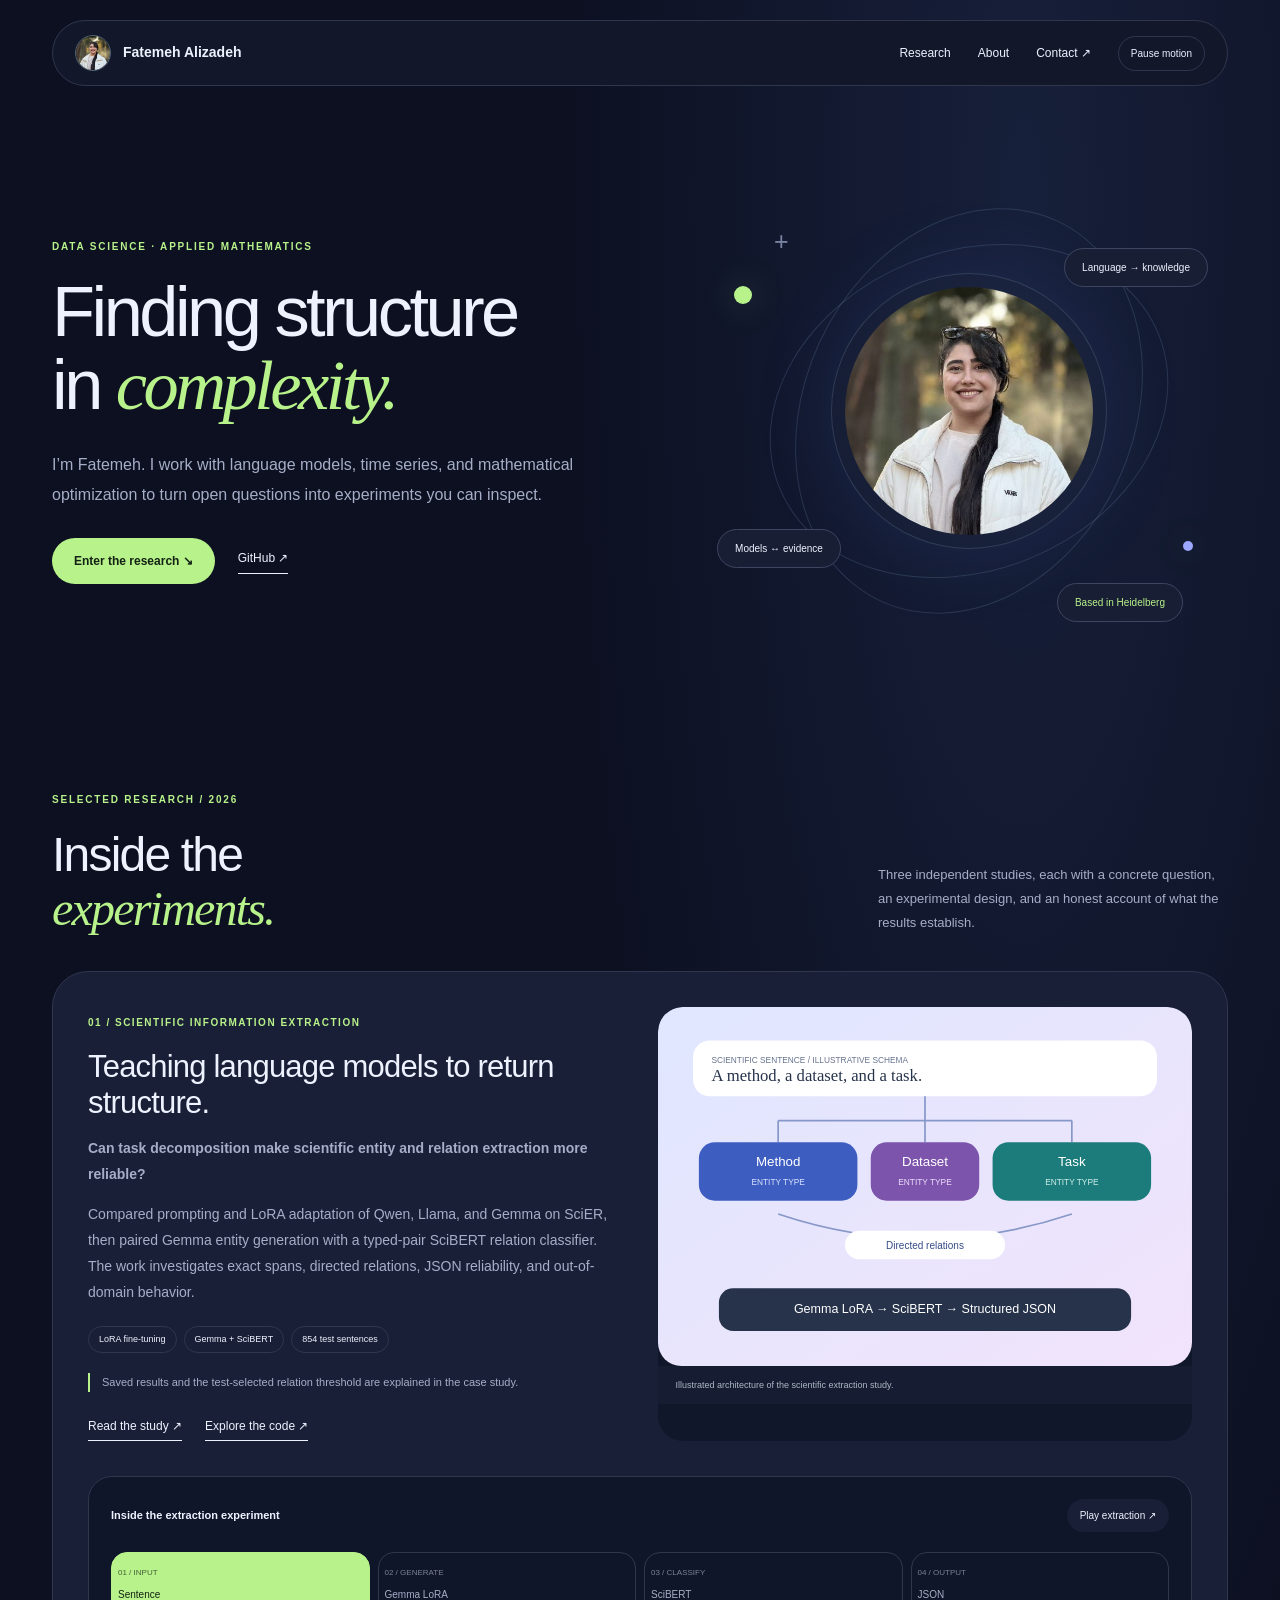
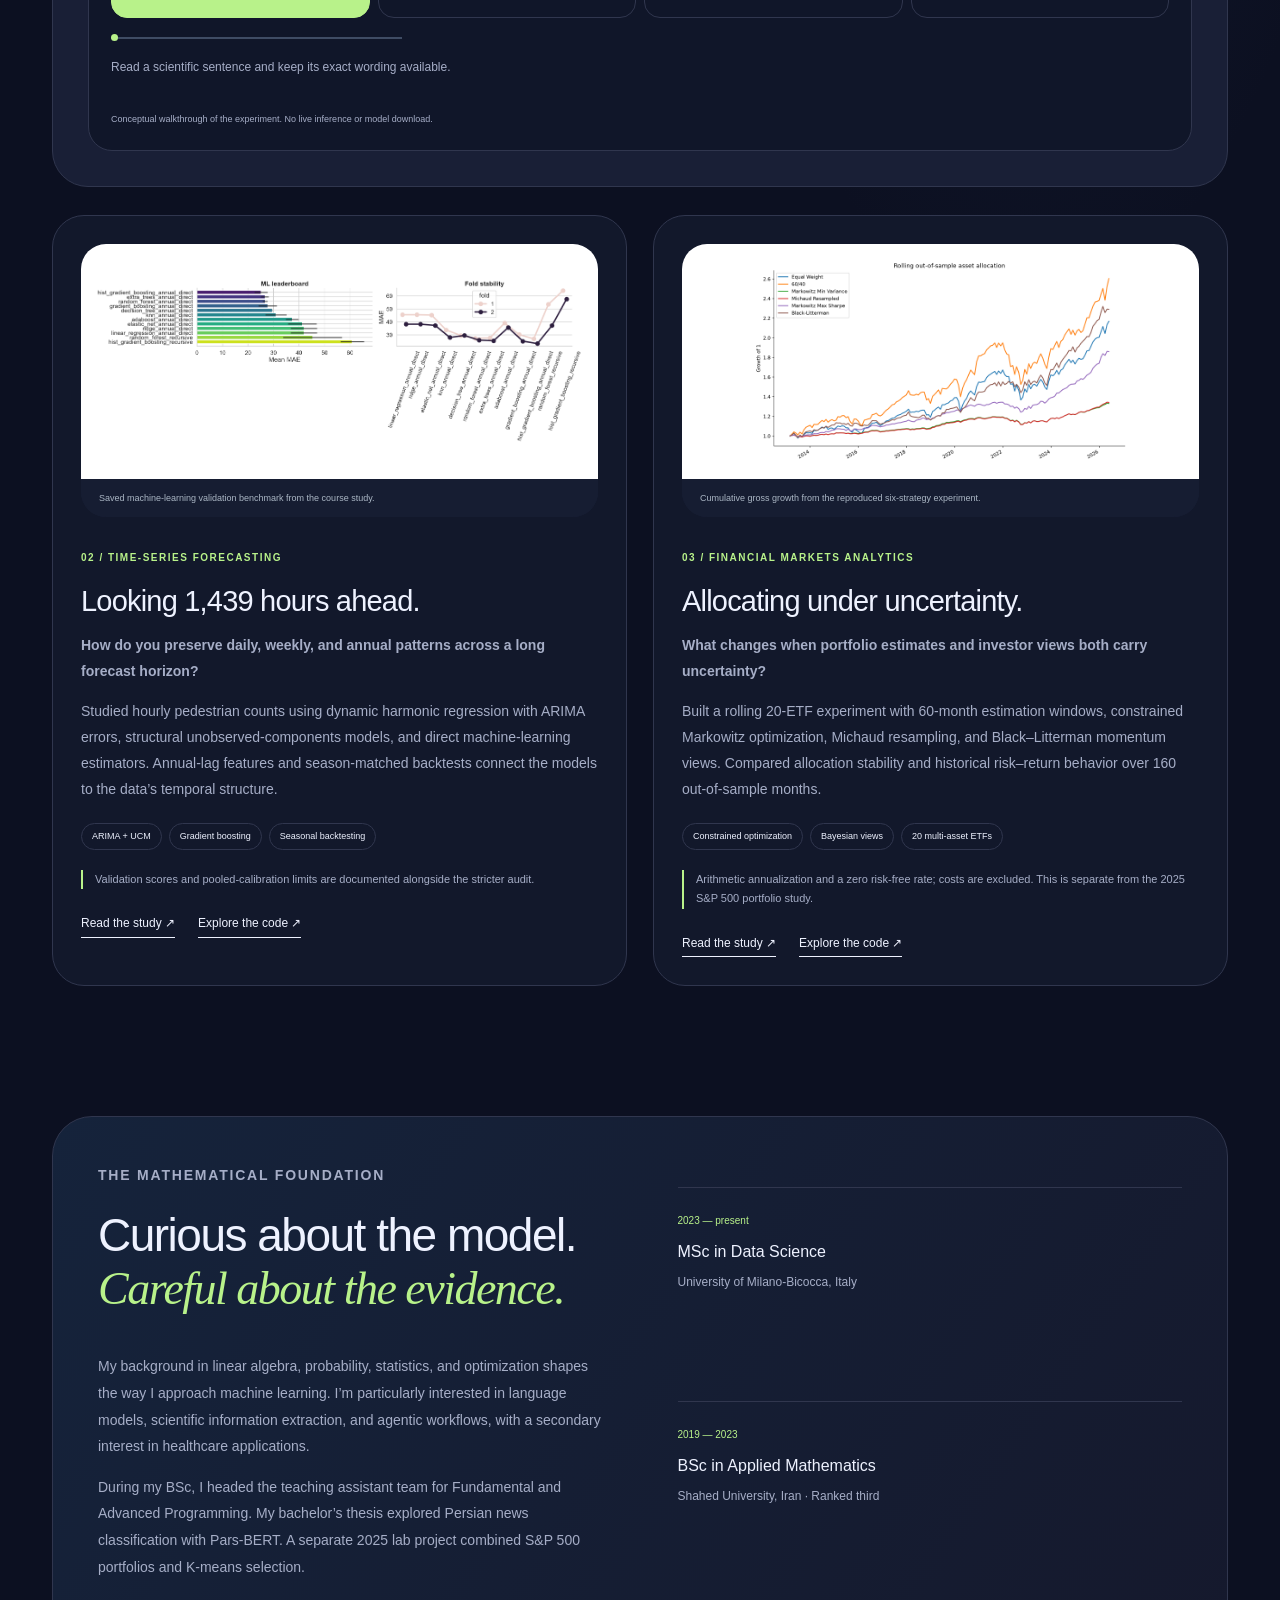
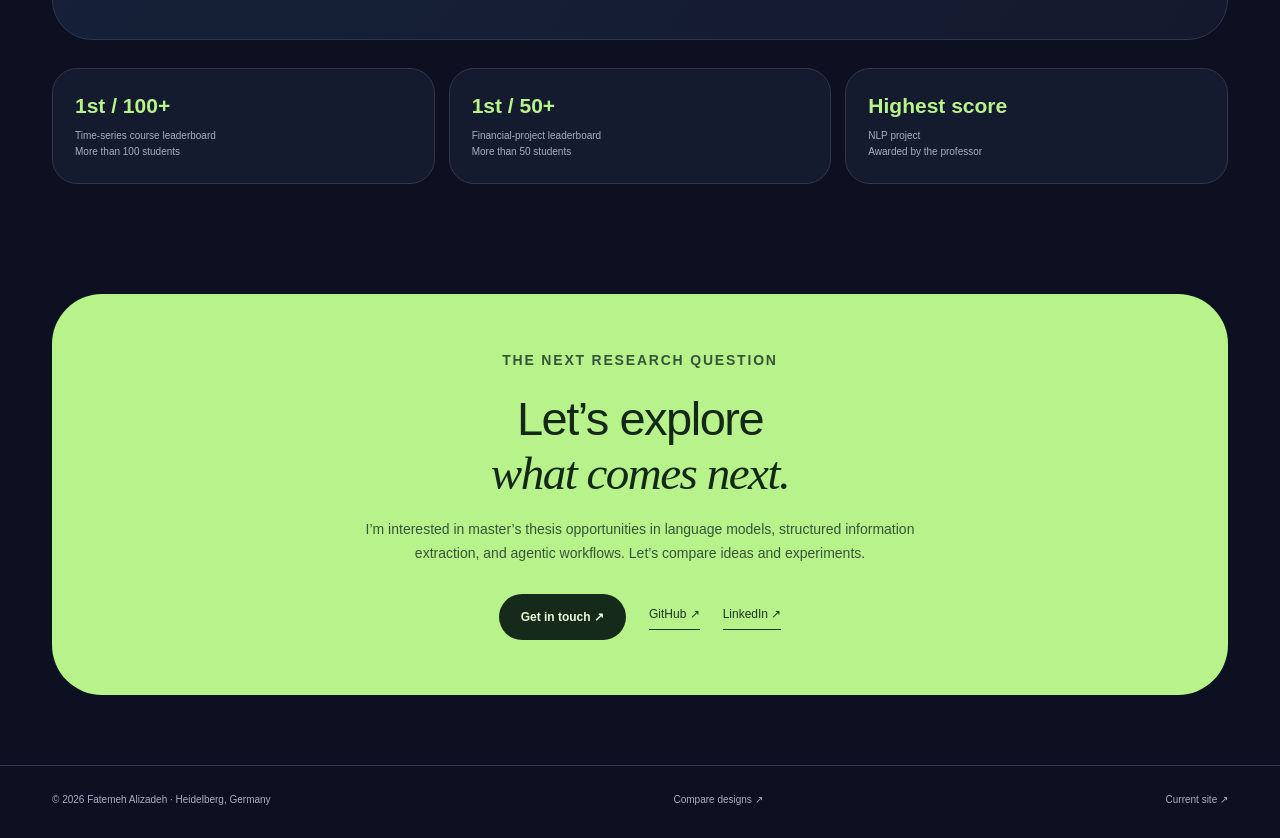
==== proposals/orbit/index.html @ 631b59df "Add three animated portfolio proposals with portrait and comparison page" ====
<!doctype html><html lang="en" data-motion="running"><head><meta charset="utf-8"><meta name="viewport" content="width=device-width,initial-scale=1"><meta name="robots" content="noindex"><title>Orbit — research lab | Fatemeh Alizadeh</title><meta name="description" content="Research portfolio of Fatemeh Alizadeh, Data Science and Applied Mathematics."><link rel="icon" href="../../assets/favicon.svg" type="image/svg+xml"><link rel="stylesheet" href="../common.css"><link rel="stylesheet" href="style.css"><script defer src="../motion.js"></script></head><body class="orbit"><a class="skip" href="#main">Skip to content</a><header class="site-nav shell"><a class="brand" href="#main"><img src="../assets/portrait.jpg" alt="" width="36" height="36">Fatemeh Alizadeh</a><nav class="nav-links" aria-label="Main navigation"><a href="#research">Research</a><a href="#about">About</a><a href="#contact">Contact ↗</a><button class="motion-toggle" data-motion-toggle aria-pressed="false">Pause motion</button></nav></header><main id="main"><section class="hero shell"><div data-reveal><p class="eyebrow">Data Science · Applied Mathematics</p><h1>Finding structure<br>in <em>complexity.</em></h1><p class="intro">I’m Fatemeh. I work with language models, time series, and mathematical optimization to turn open questions into experiments you can inspect.</p><div class="actions"><a class="pill" href="#research">Enter the research ↘</a><a class="plain-link" href="https://github.com/FatemeAlizadeh78">GitHub ↗</a></div></div><div class="hero-art" data-reveal><span class="orbit-line"></span><span class="orbit-line second"></span><span class="orb decorative" aria-hidden="true"></span><span class="orb second decorative" aria-hidden="true"></span><span class="small-cross" aria-hidden="true">+</span><div class="portrait-ring"><img class="portrait" src="../assets/portrait.jpg" alt="Fatemeh Alizadeh" width="248" height="248"></div><span class="floating-label a">Language → knowledge</span><span class="floating-label b">Models ↔ evidence</span><span class="floating-label c">Based in Heidelberg</span></div></section><section class="work-section shell" id="research"><div class="section-head" data-reveal><div><p class="eyebrow">Selected research / 2026</p><h2>Inside the<br><span class="research-title">experiments.</span></h2></div><p>Three independent studies, each with a concrete question, an experimental design, and an honest account of what the results establish.</p></div><article class="project nlp-feature" data-reveal><div class="project-copy"><span class="project-number">01 / Scientific information extraction</span><h3>Teaching language models to return structure.</h3><p><strong>Can task decomposition make scientific entity and relation extraction more reliable?</strong></p><p>Compared prompting and LoRA adaptation of Qwen, Llama, and Gemma on SciER, then paired Gemma entity generation with a typed-pair SciBERT relation classifier. The work investigates exact spans, directed relations, JSON reliability, and out-of-domain behavior.</p><div class="tags"><span>LoRA fine-tuning</span><span>Gemma + SciBERT</span><span>854 test sentences</span></div><p class="method-note">Saved results and the test-selected relation threshold are explained in the case study.</p><div class="project-links"><a href="../../research/scientific-extraction.html">Read the study ↗</a><a href="https://github.com/FatemeAlizadeh78/structured-information-extraction">Explore the code ↗</a></div></div><figure class="figure"><img class="art" src="../assets/extraction.svg" alt="Illustrated architecture of the scientific extraction study." loading="lazy"><figcaption>Illustrated architecture of the scientific extraction study.</figcaption></figure><div class="flow" data-flow><div class="flow-top"><span>Inside the extraction experiment</span><button data-play aria-pressed="false">Play extraction ↗</button></div><div class="flow-steps" aria-label="Explore the extraction stages"><button data-step class="is-active" aria-pressed="true"><small>01 / INPUT</small>Sentence</button><button data-step aria-pressed="false"><small>02 / GENERATE</small>Gemma LoRA</button><button data-step aria-pressed="false"><small>03 / CLASSIFY</small>SciBERT</button><button data-step aria-pressed="false"><small>04 / OUTPUT</small>JSON</button></div><div class="flow-track" aria-hidden="true"><span class="flow-packet" data-packet></span></div><p class="flow-status" data-flow-status aria-live="polite">Read a scientific sentence and keep its exact wording available.</p><p class="flow-caption">Conceptual walkthrough of the experiment. No live inference or model download.</p></div></article><div class="project-grid"><article class="project lift" data-reveal><figure class="figure"><img class="experiment-image" src="../../assets/forecast-benchmark.png" alt="Saved machine-learning validation benchmark from the course study." loading="lazy"><figcaption>Saved machine-learning validation benchmark from the course study.</figcaption></figure><div class="project-copy"><span class="project-number">02 / Time-series forecasting</span><h3>Looking 1,439 hours ahead.</h3><p><strong>How do you preserve daily, weekly, and annual patterns across a long forecast horizon?</strong></p><p>Studied hourly pedestrian counts using dynamic harmonic regression with ARIMA errors, structural unobserved-components models, and direct machine-learning estimators. Annual-lag features and season-matched backtests connect the models to the data’s temporal structure.</p><div class="tags"><span>ARIMA + UCM</span><span>Gradient boosting</span><span>Seasonal backtesting</span></div><p class="method-note">Validation scores and pooled-calibration limits are documented alongside the stricter audit.</p><div class="project-links"><a href="../../research/forecasting.html">Read the study ↗</a><a href="https://github.com/FatemeAlizadeh78/time-series-forecasting">Explore the code ↗</a></div></div></article><article class="project lift" data-reveal><figure class="figure"><img class="experiment-image" src="../../assets/allocation-wealth.png" alt="Cumulative gross growth from the reproduced six-strategy experiment." loading="lazy"><figcaption>Cumulative gross growth from the reproduced six-strategy experiment.</figcaption></figure><div class="project-copy"><span class="project-number">03 / Financial Markets Analytics</span><h3>Allocating under uncertainty.</h3><p><strong>What changes when portfolio estimates and investor views both carry uncertainty?</strong></p><p>Built a rolling 20-ETF experiment with 60-month estimation windows, constrained Markowitz optimization, Michaud resampling, and Black–Litterman momentum views. Compared allocation stability and historical risk–return behavior over 160 out-of-sample months.</p><div class="tags"><span>Constrained optimization</span><span>Bayesian views</span><span>20 multi-asset ETFs</span></div><p class="method-note">Arithmetic annualization and a zero risk-free rate; costs are excluded. This is separate from the 2025 S&amp;P 500 portfolio study.</p><div class="project-links"><a href="../../research/asset-allocation.html">Read the study ↗</a><a href="https://github.com/FatemeAlizadeh78/financial-markets-analytics">Explore the code ↗</a></div></div></article></div></section><section class="about shell" id="about"><div class="orbit-about" data-reveal><div><p class="eyebrow">The mathematical foundation</p><h2>Curious about the model.<br><em>Careful about the evidence.</em></h2><p>My background in linear algebra, probability, statistics, and optimization shapes the way I approach machine learning. I’m particularly interested in language models, scientific information extraction, and agentic workflows, with a secondary interest in healthcare applications.</p><p>During my BSc, I headed the teaching assistant team for Fundamental and Advanced Programming. My bachelor’s thesis explored Persian news classification with Pars-BERT. A separate 2025 lab project combined S&P 500 portfolios and K-means selection.</p></div><div class="education"><article><span>2023 — present</span><h3>MSc in Data Science</h3><p>University of Milano-Bicocca, Italy</p></article><article><span>2019 — 2023</span><h3>BSc in Applied Mathematics</h3><p>Shahed University, Iran · Ranked third</p></article></div></div><div class="honors"><article data-reveal><strong>1st / 100+</strong><p>Time-series course leaderboard<br>More than 100 students</p></article><article data-reveal><strong>1st / 50+</strong><p>Financial-project leaderboard<br>More than 50 students</p></article><article data-reveal><strong>Highest score</strong><p>NLP project<br>Awarded by the professor</p></article></div></section><section class="contact shell" id="contact" data-reveal><div class="contact-inner"><div><p class="eyebrow">The next research question</p><h2>Let’s explore<br><em>what comes next.</em></h2><p>I’m interested in master’s thesis opportunities in language models, structured information extraction, and agentic workflows. Let’s compare ideas and experiments.</p></div><div class="actions"><a class="pill" href="mailto:alizadeh.fateme.uni@gmail.com">Get in touch ↗</a><a class="plain-link" href="https://github.com/FatemeAlizadeh78">GitHub ↗</a><a class="plain-link" href="https://www.linkedin.com/in/fatemeh-alizadeh00">LinkedIn ↗</a></div></div></section></main><footer class="shell"><span>© 2026 Fatemeh Alizadeh · Heidelberg, Germany</span><a href="../">Compare designs ↗</a><a href="../../">Current site ↗</a></footer></body></html>
---- proposals/common.css ----
:root{--ease-out:cubic-bezier(.23,1,.32,1);--ease-in-out:cubic-bezier(.77,0,.175,1);--ink:#182333;--muted:#657080;--paper:#fff;--accent:#355cf3;--line:#dce2ed;--soft:#f0f3fc;--serif:Georgia,'Times New Roman',serif;--sans:Arial,Helvetica,sans-serif}*{box-sizing:border-box}body{margin:0;font:16px/1.7 var(--sans);color:var(--ink);background:var(--paper)}html{scroll-padding-top:32px}h1,h2,h3,h4,p,figure{margin-top:0}a{color:inherit;text-decoration:none}button{font:inherit;cursor:pointer}a:focus-visible,button:focus-visible,summary:focus-visible{outline:3px solid var(--accent);outline-offset:5px}.skip{position:absolute;top:-70px;left:20px;padding:10px;background:var(--paper);z-index:8}.skip:focus{top:10px}.shell{max-width:1280px;margin:auto;padding:0 52px}.site-nav{display:flex;justify-content:space-between;align-items:center;gap:24px;padding-top:28px;padding-bottom:28px}.brand{font-size:14px;font-weight:700;display:flex;align-items:center;gap:12px}.brand img{width:36px;height:36px;border-radius:50%;object-fit:cover}.nav-links{display:flex;gap:27px;align-items:center;font-size:12px}.motion-toggle{font-size:10px;white-space:nowrap;background:transparent;color:inherit;border:1px solid var(--line);padding:8px 12px;border-radius:30px}.eyebrow{font-size:10px;text-transform:uppercase;letter-spacing:1.8px;font-weight:700;color:var(--accent);margin-bottom:20px}.hero{padding-top:65px;padding-bottom:75px}.hero h1{font-size:clamp(48px,5.5vw,80px);line-height:1.04;letter-spacing:-3.5px;font-weight:500;margin-bottom:28px}.hero h1 em{font-family:var(--serif);font-weight:400}.intro{font-size:16px;color:var(--muted);line-height:1.85;max-width:580px}.actions{display:flex;align-items:center;gap:23px;flex-wrap:wrap;margin-top:28px}.pill{display:inline-flex;align-items:center;justify-content:center;gap:25px;padding:13px 22px;background:var(--accent);color:white;border:0;border-radius:50px;font-size:12px;font-weight:700;transition:transform 160ms var(--ease-out)}.pill.secondary{color:var(--ink);background:var(--soft)}.pill:active{transform:scale(.97)}.plain-link{font-size:12px;border-bottom:1px solid currentColor;padding-bottom:5px}.section-head{display:flex;align-items:end;justify-content:space-between;gap:45px;margin-bottom:35px}.section-head h2{font-size:48px;line-height:1.12;letter-spacing:-1.8px;font-weight:500;margin-bottom:0}.section-head>p{font-size:13px;line-height:1.85;color:var(--muted);max-width:350px;margin:0}.work-section{padding-top:45px;padding-bottom:65px}.project-number{font-size:10px;text-transform:uppercase;letter-spacing:1.5px;color:var(--accent);font-weight:700}.project h3{font-size:31px;line-height:1.17;letter-spacing:-.8px;font-weight:500;margin:15px 0}.project p{font-size:14px;line-height:1.85;color:var(--muted)}.tags{display:flex;gap:7px;flex-wrap:wrap;margin:20px 0}.tags span{font-size:9px;padding:5px 10px;border:1px solid var(--line);border-radius:40px}.project-links{display:flex;gap:23px;margin-top:24px;font-size:12px}.project-links a{border-bottom:1px solid currentColor;padding-bottom:3px}.figure{border-radius:25px;background:var(--soft);overflow:hidden;margin:0}.figure img{width:100%;height:auto;display:block}.figure figcaption{font-size:9px;line-height:1.6;color:var(--muted);padding:12px 18px}.figure .art{width:100%;display:block}.figure .experiment-image{padding:14px;background:#fff}.method-note{font-size:11px!important;padding-left:12px;border-left:2px solid var(--accent);line-height:1.75!important}.flow{border:1px solid var(--line);padding:22px;border-radius:24px;min-width:0}.flow-top{display:flex;align-items:center;justify-content:space-between;gap:12px;margin-bottom:20px}.flow-top>span{font-size:11px;font-weight:700}.flow button[data-play]{font-size:10px;background:var(--soft);color:var(--ink);border:0;border-radius:30px;padding:8px 13px;transition:transform 160ms var(--ease-out)}.flow button[data-play]:active{transform:scale(.97)}.flow-steps{display:grid;grid-template-columns:repeat(4,1fr);gap:8px}.flow-steps button{color:var(--muted);background:transparent;border:1px solid var(--line);border-radius:16px;padding:14px 6px;text-align:left;font-size:10px;line-height:1.6}.flow-steps button small{display:block;font-size:8px;opacity:.7;margin-bottom:8px}.flow-steps button.is-active{background:var(--accent);color:white;border-color:var(--accent)}.flow-status{font-size:12px!important;line-height:1.7!important;min-height:44px;margin:18px 0 10px!important}.flow-caption{font-size:9px!important;color:var(--muted);margin:0!important}.flow-track{width:291px;max-width:100%;height:2px;background:var(--line);margin:19px 0 0;position:relative}.flow-packet{width:7px;height:7px;border-radius:50%;background:var(--accent);position:absolute;top:-3px;left:0;transition:transform 250ms var(--ease-in-out)}.about{padding-top:65px;padding-bottom:65px}.about h2{font-size:46px;line-height:1.16;font-weight:500;letter-spacing:-1.5px}.about p{color:var(--muted);font-size:14px;line-height:1.9}.education{display:grid;gap:20px;margin-top:25px}.education article{border-top:1px solid var(--line);padding-top:17px}.education h3{font-size:16px;margin:6px 0;font-weight:500}.education span{font-size:10px;color:var(--accent)}.education p{font-size:12px;margin:0}.honors{display:grid;grid-template-columns:repeat(3,1fr);gap:14px;margin:35px 0 0}.honors article{padding:22px;border:1px solid var(--line);border-radius:25px}.honors strong{font-size:21px;display:block;line-height:1.4}.honors p{font-size:10px;line-height:1.65;margin:7px 0 0}.contact{padding-top:45px;padding-bottom:70px}.contact-inner{padding:55px;border-radius:40px;background:var(--soft)}.contact h2{font-size:47px;line-height:1.15;letter-spacing:-1.5px;font-weight:500;margin-bottom:18px}.contact p{font-size:14px;max-width:590px;color:var(--muted)}footer{display:flex;justify-content:space-between;align-items:center;gap:24px;padding-top:25px!important;padding-bottom:30px!important;font-size:10px;color:var(--muted);border-top:1px solid var(--line)}.filter{display:flex;gap:8px;flex-wrap:wrap;margin:25px 0}.filter button{border:1px solid var(--line);border-radius:40px;background:transparent;color:var(--muted);padding:8px 16px;font-size:11px}.filter button[aria-pressed=true]{background:var(--accent);border-color:var(--accent);color:white}.filter-status{font-size:11px;color:var(--muted)}.portrait{object-fit:cover}.decorative{pointer-events:none}.sr-only{position:absolute;width:1px;height:1px;padding:0;margin:-1px;overflow:hidden;clip:rect(0,0,0,0);white-space:nowrap;border:0}[hidden]{display:none!important}
@media(hover:hover) and (pointer:fine){.lift{transition:transform 200ms var(--ease-out)}.lift:hover{transform:translateY(-4px)}.pill:hover{transform:translateY(-2px)}.nav-links a:hover,.project-links a:hover{color:var(--accent)}}
@media(prefers-reduced-motion:reduce){.decorative{animation:none!important}.flow-packet{transition:none!important}.lift,.pill,button{transition:opacity 120ms var(--ease-out)!important}.lift:hover,.pill:hover,.pill:active{transform:none!important}}
html[data-motion=paused] .decorative{animation-play-state:paused!important}
html[data-motion=paused] .flow-packet{transition:none!important}
html[data-motion=paused] .pill:hover,html[data-motion=paused] .lift:hover{transform:none!important}
@media(max-width:1000px){.shell{padding-left:30px;padding-right:30px}.hero h1{font-size:61px}.section-head h2{font-size:40px}.nav-links{gap:17px}}
@media(max-width:700px){.shell{padding-left:21px;padding-right:21px}.site-nav{gap:15px;padding-top:20px;padding-bottom:20px;flex-wrap:wrap}.brand{font-size:12px}.brand img{width:31px;height:31px}.nav-links{gap:17px;font-size:11px;width:100%;justify-content:space-between}.motion-toggle{padding:7px 9px;font-size:9px}.hero{padding-top:35px;padding-bottom:45px}.hero h1{font-size:49px;letter-spacing:-2px}.eyebrow{font-size:8px}.intro{font-size:14px}.section-head{display:block;margin-bottom:25px}.section-head h2{font-size:36px}.section-head>p{margin-top:20px;max-width:none}.work-section{padding-top:25px;padding-bottom:40px}.project h3{font-size:29px}.project p{font-size:13px}.flow{padding:17px}.flow-top{align-items:start}.flow-steps{gap:5px}.flow-steps button{font-size:8px;border-radius:12px;padding:10px 5px}.flow-steps button small{font-size:7px}.flow-status{min-height:62px}.flow-track{width:calc(100% - 7px)}.about{padding-top:40px;padding-bottom:40px}.about h2{font-size:36px}.honors{grid-template-columns:1fr;gap:10px}.honors article{padding:16px 20px;display:grid;grid-template-columns:110px 1fr;align-items:center;gap:12px}.honors strong{font-size:19px}.honors p{margin:0}.contact{padding-top:25px;padding-bottom:45px}.contact-inner{padding:30px 25px;border-radius:30px}.contact h2{font-size:35px}.actions{gap:18px}footer{flex-wrap:wrap;font-size:9px}.tags span{font-size:8px}.project-links{gap:20px}.flow-packet{display:none}}
---- proposals/orbit/style.css ----
:root{--ink:#eef2ff;--muted:#a6aec7;--paper:#0c1021;--accent:#b8f28a;--line:#30364e;--soft:#191f36}body{background-image:radial-gradient(ellipse at 80% 5%,#28386166,transparent 32%)}.site-nav{margin-top:20px;padding:14px 22px;border:1px solid var(--line);border-radius:60px;background:#12172a;max-width:1176px}.brand img{border:1px solid #4e6377}.hero{display:grid;grid-template-columns:1.17fr 1fr;align-items:center;gap:50px;min-height:660px}.hero h1 em{color:var(--accent)}.hero .pill{color:#132214}.hero .pill.secondary{color:var(--ink)}.hero-art{height:450px;position:relative;display:grid;place-items:center}.portrait-ring{padding:13px;border:1px solid #7088a14a;border-radius:50%;position:relative;background:radial-gradient(ellipse,#39466755,transparent);box-shadow:0 0 80px #4c6ed328}.portrait-ring img{width:248px;height:248px;display:block;border-radius:50%;filter:saturate(.75)}.orbit-line{position:absolute;width:410px;height:320px;inset:auto;border:1px solid #5f74954f;border-radius:50%;transform:rotate(-22deg)}.orbit-line.second{width:330px;height:420px;transform:rotate(25deg)}.orb{position:absolute;width:18px;height:18px;border-radius:50%;background:var(--accent);box-shadow:0 0 35px #b8f28a44;left:25px;top:100px;animation:orb-drift 8s var(--ease-in-out) infinite alternate}.orb.second{width:10px;height:10px;background:#9ca7ff;left:auto;right:35px;top:auto;bottom:85px;animation-delay:-3s}.floating-label{position:absolute;font-size:10px;border:1px solid #3d4560;background:#181e33;padding:10px 17px;border-radius:40px;z-index:1}.floating-label.a{top:62px;right:20px}.floating-label.b{bottom:68px;left:8px}.floating-label.c{bottom:14px;right:45px;color:var(--accent)}.hero-art .small-cross{position:absolute;color:#7884a1;top:34px;left:65px;font-size:25px}.research-title{font-family:var(--serif);font-style:italic;color:var(--accent)}.nlp-feature{display:grid;grid-template-columns:1fr 1fr;gap:35px;background:var(--soft);border:1px solid var(--line);border-radius:36px;padding:35px;margin-bottom:28px}.nlp-feature .flow{grid-column:1/-1;background:#101629}.nlp-feature .figure{background:#11172a}.project-grid{display:grid;grid-template-columns:1fr 1fr;gap:26px}.project-grid .project{padding:28px;border:1px solid var(--line);border-radius:32px;background:#12182b}.project-grid .project h3{font-size:29px}.project-grid .figure{margin-bottom:25px}.project-grid .figure img{height:235px;object-fit:contain}.figure figcaption{color:#abb7c5;background:#161d32}.flow-steps button.is-active{color:#132214}.flow-top button{background:#293344}.flow-track{background:#3f4c64}.orbit-about{display:grid;grid-template-columns:1fr 1fr;gap:75px;padding:45px;border:1px solid var(--line);border-radius:40px;background:linear-gradient(125deg,#15233b,#15192d)}.orbit-about h2 em{font-family:var(--serif);color:var(--accent)}.honors{margin-top:28px}.honors article{background:#141b2e}.honors strong{color:var(--accent)}.contact-inner{text-align:center;background:#b8f28a;color:#142819;border-radius:50px}.contact-inner p{color:#35553a;margin-left:auto;margin-right:auto}.contact-inner .actions{justify-content:center}.contact-inner h2 em{font-family:var(--serif)}.contact-inner .pill{background:#162a1c;color:#e7f9d9}.contact-inner .plain-link{color:#1b3624}@keyframes orb-drift{from{transform:translate(0,0)}to{transform:translate(40px,-24px)}}
@media(max-width:1000px){.site-nav{margin-left:30px;margin-right:30px}.hero{gap:20px}.portrait-ring img{width:205px;height:205px}.orbit-line{width:330px;height:275px}.orbit-line.second{width:270px;height:350px}.floating-label.a{right:0}.nlp-feature{gap:25px;padding:27px}.orbit-about{gap:35px;padding:35px}}
@media(max-width:700px){.site-nav{margin:15px 20px 0;padding:14px 18px;border-radius:27px}.hero{grid-template-columns:1fr;gap:10px;min-height:0}.hero-art{height:340px;max-width:380px;width:100%;margin:15px auto 0}.portrait-ring img{width:200px;height:200px}.orbit-line{width:315px;height:245px}.orbit-line.second{width:250px;height:320px}.floating-label.a{top:33px;right:0}.floating-label.b{bottom:45px;left:0}.floating-label.c{bottom:5px;right:20px}.hero-art .small-cross{top:10px;left:40px}.orb{left:12px;top:82px}.nlp-feature{grid-template-columns:1fr;border-radius:29px;padding:23px;gap:20px}.nlp-feature .flow{grid-column:auto}.project-grid{grid-template-columns:1fr;gap:22px}.project-grid .project{padding:24px}.project-grid .figure img{height:auto}.orbit-about{grid-template-columns:1fr;border-radius:30px;padding:26px;gap:10px}.honors article{background:#141b2e}.contact-inner{border-radius:34px}}
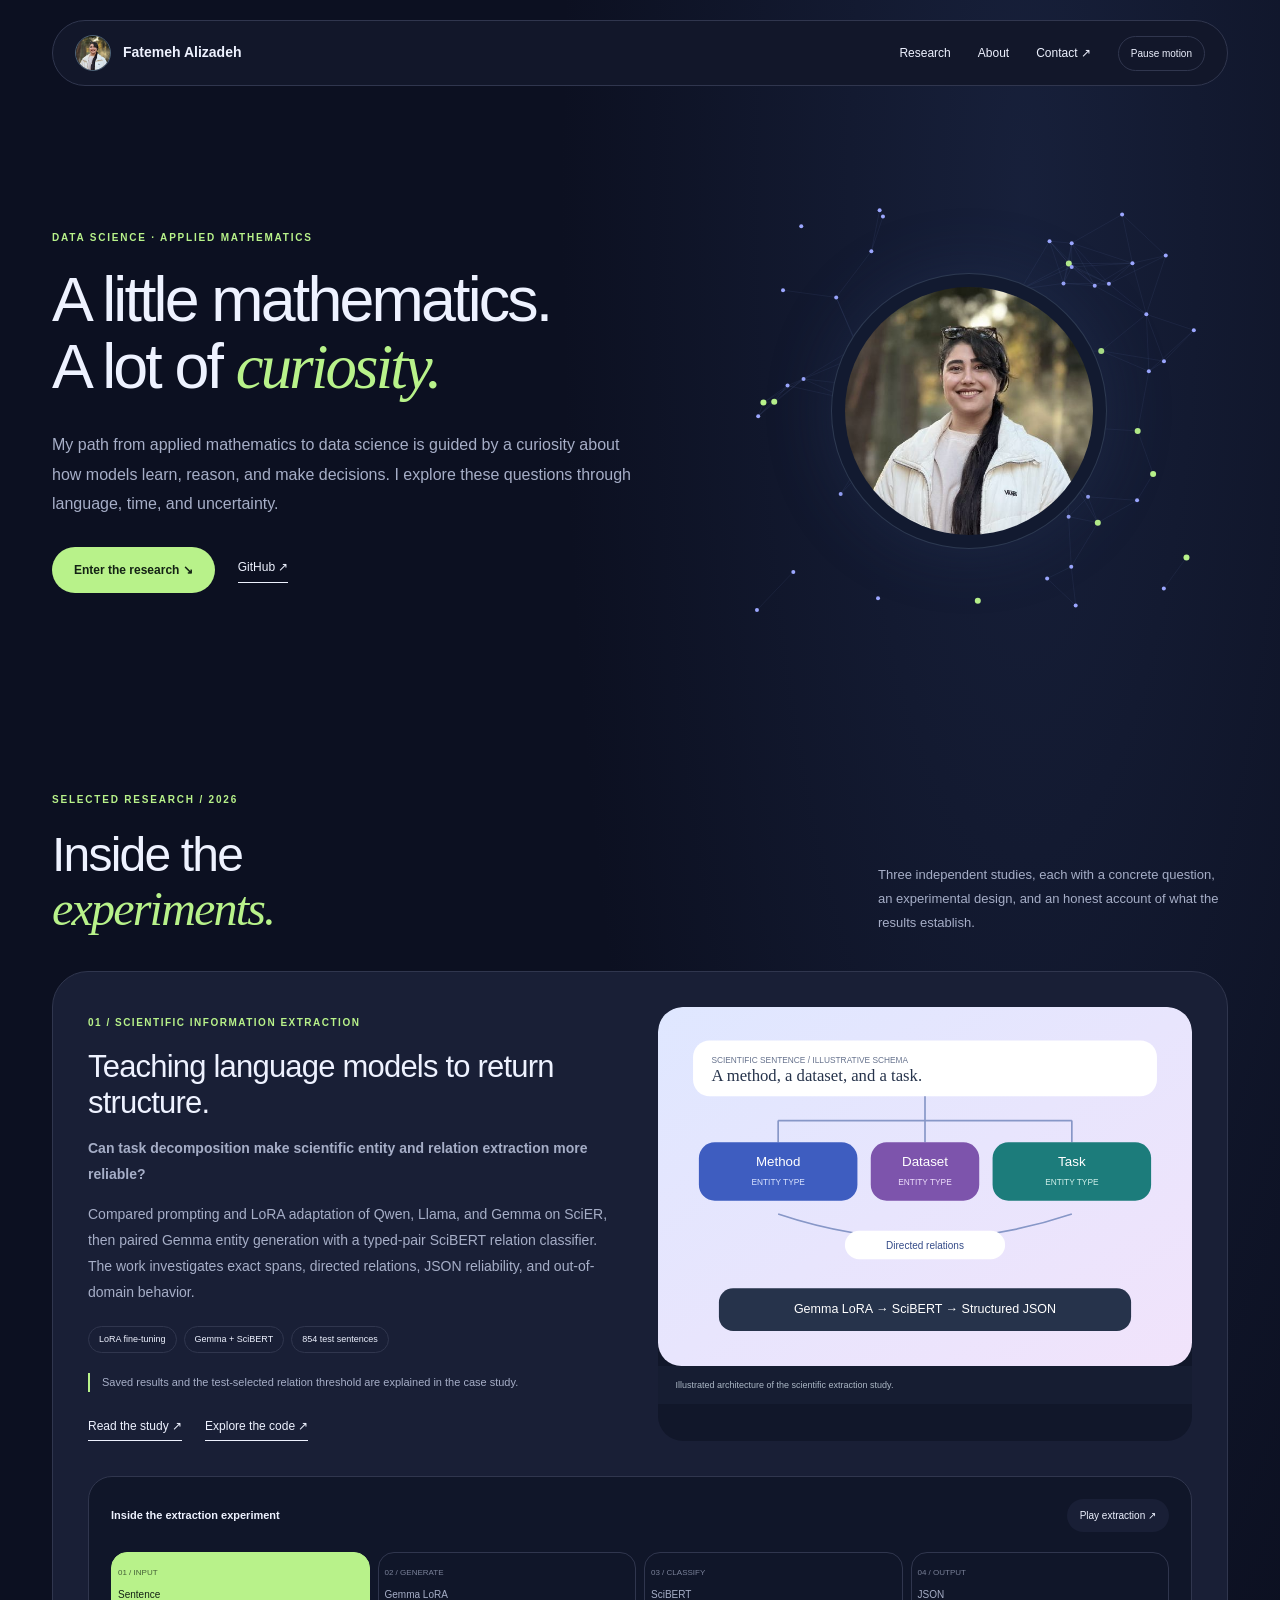
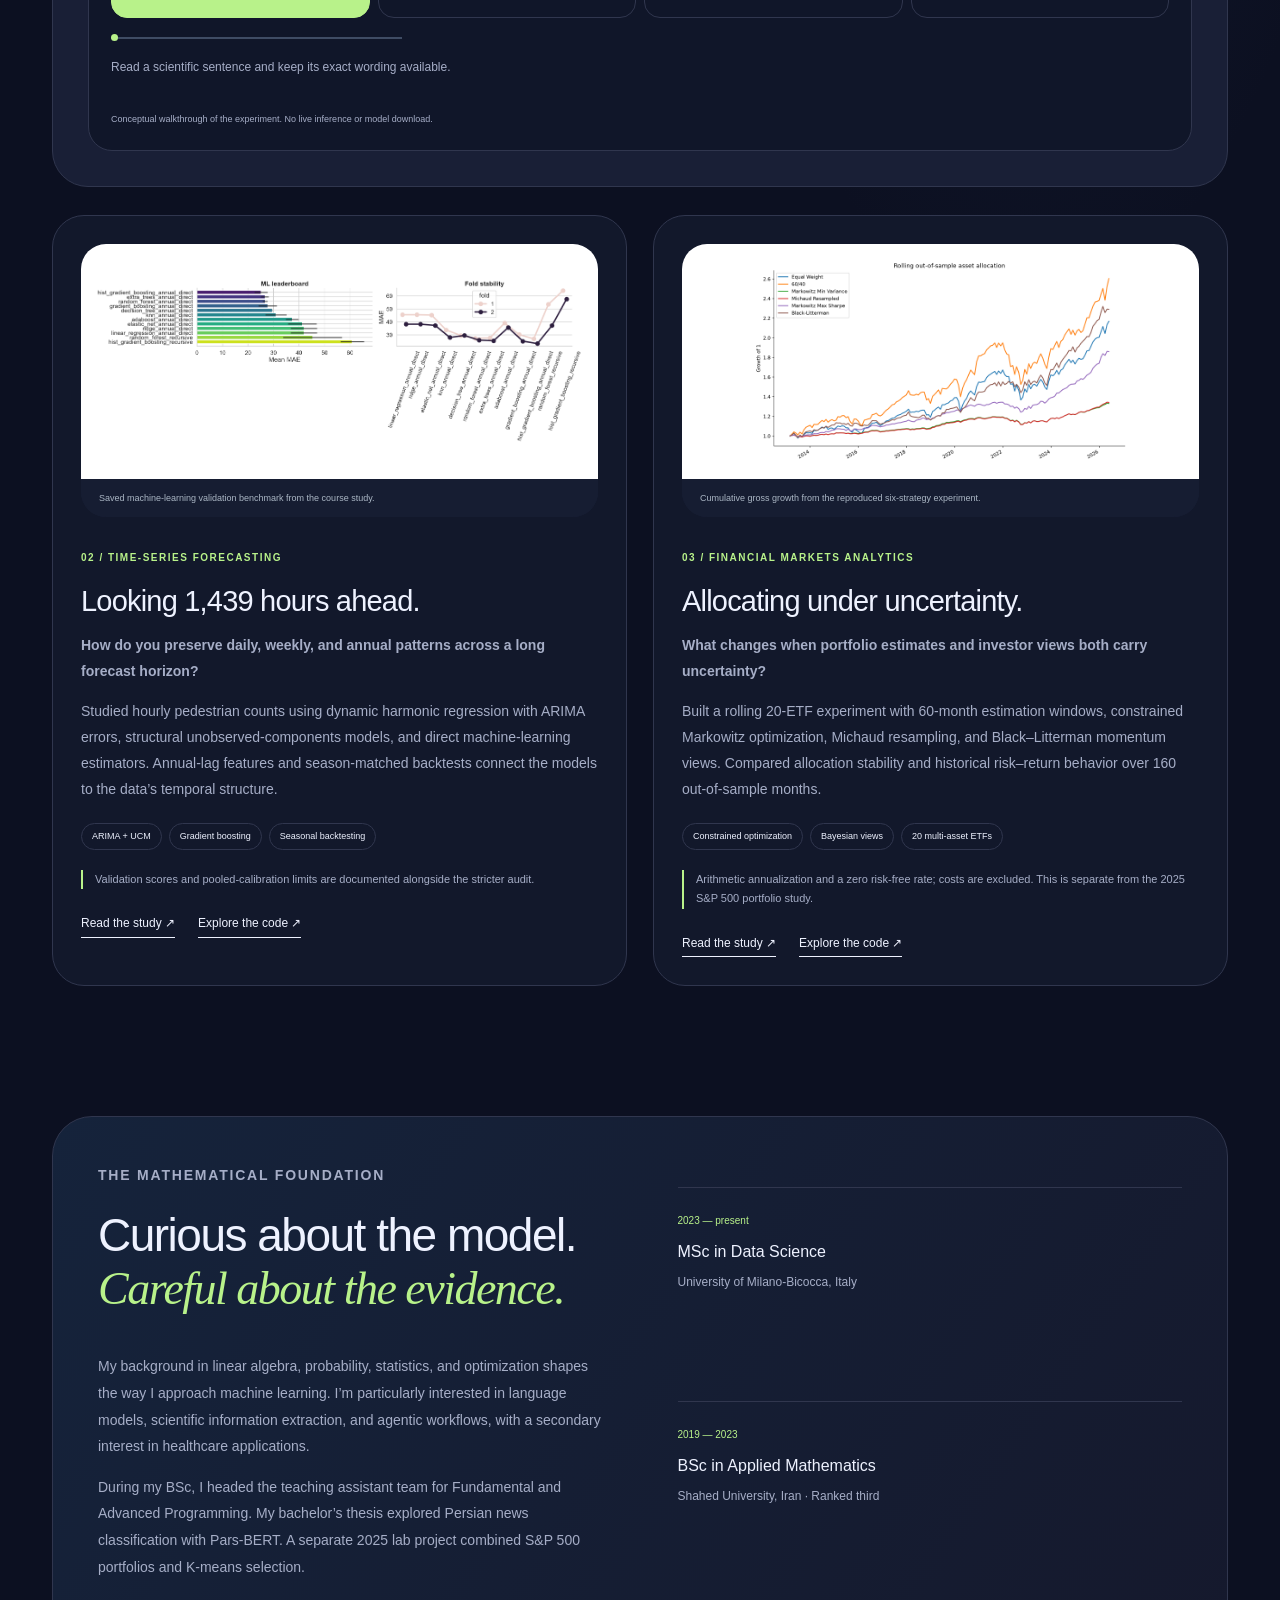
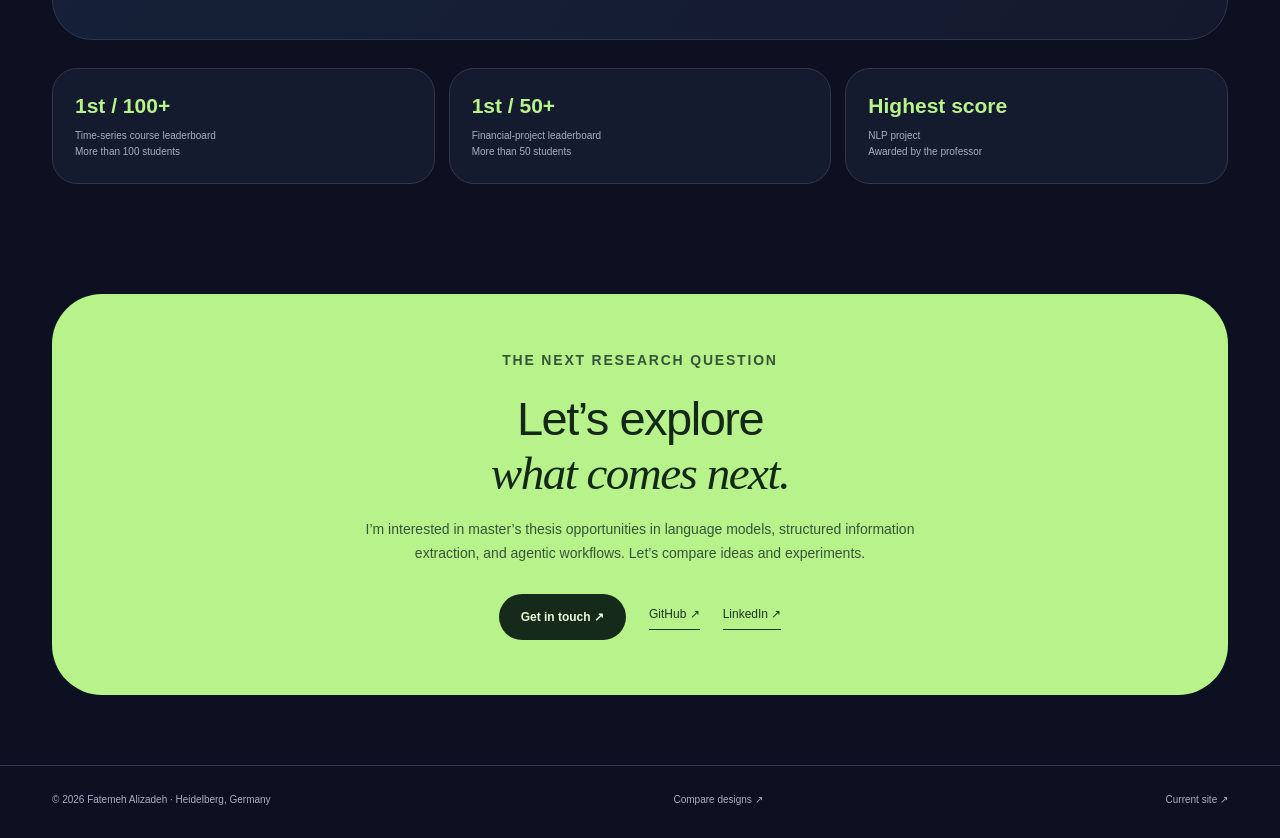
==== commit 36a0a459: "Refresh Orbit hero copy and add cursor-connected graph" ====
--- a/proposals/orbit/index.html
+++ b/proposals/orbit/index.html
@@ -1 +1 @@
-<!doctype html><html lang="en" data-motion="running"><head><meta charset="utf-8"><meta name="viewport" content="width=device-width,initial-scale=1"><meta name="robots" content="noindex"><title>Orbit — research lab | Fatemeh Alizadeh</title><meta name="description" content="Research portfolio of Fatemeh Alizadeh, Data Science and Applied Mathematics."><link rel="icon" href="../../assets/favicon.svg" type="image/svg+xml"><link rel="stylesheet" href="../common.css"><link rel="stylesheet" href="style.css"><script defer src="../motion.js"></script></head><body class="orbit"><a class="skip" href="#main">Skip to content</a><header class="site-nav shell"><a class="brand" href="#main"><img src="../assets/portrait.jpg" alt="" width="36" height="36">Fatemeh Alizadeh</a><nav class="nav-links" aria-label="Main navigation"><a href="#research">Research</a><a href="#about">About</a><a href="#contact">Contact ↗</a><button class="motion-toggle" data-motion-toggle aria-pressed="false">Pause motion</button></nav></header><main id="main"><section class="hero shell"><div data-reveal><p class="eyebrow">Data Science · Applied Mathematics</p><h1>Finding structure<br>in <em>complexity.</em></h1><p class="intro">I’m Fatemeh. I work with language models, time series, and mathematical optimization to turn open questions into experiments you can inspect.</p><div class="actions"><a class="pill" href="#research">Enter the research ↘</a><a class="plain-link" href="https://github.com/FatemeAlizadeh78">GitHub ↗</a></div></div><div class="hero-art" data-reveal><span class="orbit-line"></span><span class="orbit-line second"></span><span class="orb decorative" aria-hidden="true"></span><span class="orb second decorative" aria-hidden="true"></span><span class="small-cross" aria-hidden="true">+</span><div class="portrait-ring"><img class="portrait" src="../assets/portrait.jpg" alt="Fatemeh Alizadeh" width="248" height="248"></div><span class="floating-label a">Language → knowledge</span><span class="floating-label b">Models ↔ evidence</span><span class="floating-label c">Based in Heidelberg</span></div></section><section class="work-section shell" id="research"><div class="section-head" data-reveal><div><p class="eyebrow">Selected research / 2026</p><h2>Inside the<br><span class="research-title">experiments.</span></h2></div><p>Three independent studies, each with a concrete question, an experimental design, and an honest account of what the results establish.</p></div><article class="project nlp-feature" data-reveal><div class="project-copy"><span class="project-number">01 / Scientific information extraction</span><h3>Teaching language models to return structure.</h3><p><strong>Can task decomposition make scientific entity and relation extraction more reliable?</strong></p><p>Compared prompting and LoRA adaptation of Qwen, Llama, and Gemma on SciER, then paired Gemma entity generation with a typed-pair SciBERT relation classifier. The work investigates exact spans, directed relations, JSON reliability, and out-of-domain behavior.</p><div class="tags"><span>LoRA fine-tuning</span><span>Gemma + SciBERT</span><span>854 test sentences</span></div><p class="method-note">Saved results and the test-selected relation threshold are explained in the case study.</p><div class="project-links"><a href="../../research/scientific-extraction.html">Read the study ↗</a><a href="https://github.com/FatemeAlizadeh78/structured-information-extraction">Explore the code ↗</a></div></div><figure class="figure"><img class="art" src="../assets/extraction.svg" alt="Illustrated architecture of the scientific extraction study." loading="lazy"><figcaption>Illustrated architecture of the scientific extraction study.</figcaption></figure><div class="flow" data-flow><div class="flow-top"><span>Inside the extraction experiment</span><button data-play aria-pressed="false">Play extraction ↗</button></div><div class="flow-steps" aria-label="Explore the extraction stages"><button data-step class="is-active" aria-pressed="true"><small>01 / INPUT</small>Sentence</button><button data-step aria-pressed="false"><small>02 / GENERATE</small>Gemma LoRA</button><button data-step aria-pressed="false"><small>03 / CLASSIFY</small>SciBERT</button><button data-step aria-pressed="false"><small>04 / OUTPUT</small>JSON</button></div><div class="flow-track" aria-hidden="true"><span class="flow-packet" data-packet></span></div><p class="flow-status" data-flow-status aria-live="polite">Read a scientific sentence and keep its exact wording available.</p><p class="flow-caption">Conceptual walkthrough of the experiment. No live inference or model download.</p></div></article><div class="project-grid"><article class="project lift" data-reveal><figure class="figure"><img class="experiment-image" src="../../assets/forecast-benchmark.png" alt="Saved machine-learning validation benchmark from the course study." loading="lazy"><figcaption>Saved machine-learning validation benchmark from the course study.</figcaption></figure><div class="project-copy"><span class="project-number">02 / Time-series forecasting</span><h3>Looking 1,439 hours ahead.</h3><p><strong>How do you preserve daily, weekly, and annual patterns across a long forecast horizon?</strong></p><p>Studied hourly pedestrian counts using dynamic harmonic regression with ARIMA errors, structural unobserved-components models, and direct machine-learning estimators. Annual-lag features and season-matched backtests connect the models to the data’s temporal structure.</p><div class="tags"><span>ARIMA + UCM</span><span>Gradient boosting</span><span>Seasonal backtesting</span></div><p class="method-note">Validation scores and pooled-calibration limits are documented alongside the stricter audit.</p><div class="project-links"><a href="../../research/forecasting.html">Read the study ↗</a><a href="https://github.com/FatemeAlizadeh78/time-series-forecasting">Explore the code ↗</a></div></div></article><article class="project lift" data-reveal><figure class="figure"><img class="experiment-image" src="../../assets/allocation-wealth.png" alt="Cumulative gross growth from the reproduced six-strategy experiment." loading="lazy"><figcaption>Cumulative gross growth from the reproduced six-strategy experiment.</figcaption></figure><div class="project-copy"><span class="project-number">03 / Financial Markets Analytics</span><h3>Allocating under uncertainty.</h3><p><strong>What changes when portfolio estimates and investor views both carry uncertainty?</strong></p><p>Built a rolling 20-ETF experiment with 60-month estimation windows, constrained Markowitz optimization, Michaud resampling, and Black–Litterman momentum views. Compared allocation stability and historical risk–return behavior over 160 out-of-sample months.</p><div class="tags"><span>Constrained optimization</span><span>Bayesian views</span><span>20 multi-asset ETFs</span></div><p class="method-note">Arithmetic annualization and a zero risk-free rate; costs are excluded. This is separate from the 2025 S&amp;P 500 portfolio study.</p><div class="project-links"><a href="../../research/asset-allocation.html">Read the study ↗</a><a href="https://github.com/FatemeAlizadeh78/financial-markets-analytics">Explore the code ↗</a></div></div></article></div></section><section class="about shell" id="about"><div class="orbit-about" data-reveal><div><p class="eyebrow">The mathematical foundation</p><h2>Curious about the model.<br><em>Careful about the evidence.</em></h2><p>My background in linear algebra, probability, statistics, and optimization shapes the way I approach machine learning. I’m particularly interested in language models, scientific information extraction, and agentic workflows, with a secondary interest in healthcare applications.</p><p>During my BSc, I headed the teaching assistant team for Fundamental and Advanced Programming. My bachelor’s thesis explored Persian news classification with Pars-BERT. A separate 2025 lab project combined S&P 500 portfolios and K-means selection.</p></div><div class="education"><article><span>2023 — present</span><h3>MSc in Data Science</h3><p>University of Milano-Bicocca, Italy</p></article><article><span>2019 — 2023</span><h3>BSc in Applied Mathematics</h3><p>Shahed University, Iran · Ranked third</p></article></div></div><div class="honors"><article data-reveal><strong>1st / 100+</strong><p>Time-series course leaderboard<br>More than 100 students</p></article><article data-reveal><strong>1st / 50+</strong><p>Financial-project leaderboard<br>More than 50 students</p></article><article data-reveal><strong>Highest score</strong><p>NLP project<br>Awarded by the professor</p></article></div></section><section class="contact shell" id="contact" data-reveal><div class="contact-inner"><div><p class="eyebrow">The next research question</p><h2>Let’s explore<br><em>what comes next.</em></h2><p>I’m interested in master’s thesis opportunities in language models, structured information extraction, and agentic workflows. Let’s compare ideas and experiments.</p></div><div class="actions"><a class="pill" href="mailto:alizadeh.fateme.uni@gmail.com">Get in touch ↗</a><a class="plain-link" href="https://github.com/FatemeAlizadeh78">GitHub ↗</a><a class="plain-link" href="https://www.linkedin.com/in/fatemeh-alizadeh00">LinkedIn ↗</a></div></div></section></main><footer class="shell"><span>© 2026 Fatemeh Alizadeh · Heidelberg, Germany</span><a href="../">Compare designs ↗</a><a href="../../">Current site ↗</a></footer></body></html>
+<!doctype html><html lang="en" data-motion="running"><head><meta charset="utf-8"><meta name="viewport" content="width=device-width,initial-scale=1"><meta name="robots" content="noindex"><title>Orbit — research lab | Fatemeh Alizadeh</title><meta name="description" content="Research portfolio of Fatemeh Alizadeh, Data Science and Applied Mathematics."><link rel="icon" href="../../assets/favicon.svg" type="image/svg+xml"><link rel="stylesheet" href="../common.css"><link rel="stylesheet" href="style.css"><script defer src="../motion.js"></script><script defer src="network.js"></script></head><body class="orbit"><a class="skip" href="#main">Skip to content</a><header class="site-nav shell"><a class="brand" href="#main"><img src="../assets/portrait.jpg" alt="" width="36" height="36">Fatemeh Alizadeh</a><nav class="nav-links" aria-label="Main navigation"><a href="#research">Research</a><a href="#about">About</a><a href="#contact">Contact ↗</a><button class="motion-toggle" data-motion-toggle aria-pressed="false">Pause motion</button></nav></header><main id="main"><section class="hero shell"><div data-reveal><p class="eyebrow">Data Science · Applied Mathematics</p><h1>A little mathematics.<br>A lot of <em>curiosity.</em></h1><p class="intro">My path from applied mathematics to data science is guided by a curiosity about how models learn, reason, and make decisions. I explore these questions through language, time, and uncertainty.</p><div class="actions"><a class="pill" href="#research">Enter the research ↘</a><a class="plain-link" href="https://github.com/FatemeAlizadeh78">GitHub ↗</a></div></div><div class="hero-art" data-reveal><canvas class="network" aria-hidden="true"></canvas><div class="portrait-ring"><img class="portrait" src="../assets/portrait.jpg" alt="Fatemeh Alizadeh" width="248" height="248"></div></div></section><section class="work-section shell" id="research"><div class="section-head" data-reveal><div><p class="eyebrow">Selected research / 2026</p><h2>Inside the<br><span class="research-title">experiments.</span></h2></div><p>Three independent studies, each with a concrete question, an experimental design, and an honest account of what the results establish.</p></div><article class="project nlp-feature" data-reveal><div class="project-copy"><span class="project-number">01 / Scientific information extraction</span><h3>Teaching language models to return structure.</h3><p><strong>Can task decomposition make scientific entity and relation extraction more reliable?</strong></p><p>Compared prompting and LoRA adaptation of Qwen, Llama, and Gemma on SciER, then paired Gemma entity generation with a typed-pair SciBERT relation classifier. The work investigates exact spans, directed relations, JSON reliability, and out-of-domain behavior.</p><div class="tags"><span>LoRA fine-tuning</span><span>Gemma + SciBERT</span><span>854 test sentences</span></div><p class="method-note">Saved results and the test-selected relation threshold are explained in the case study.</p><div class="project-links"><a href="../../research/scientific-extraction.html">Read the study ↗</a><a href="https://github.com/FatemeAlizadeh78/structured-information-extraction">Explore the code ↗</a></div></div><figure class="figure"><img class="art" src="../assets/extraction.svg" alt="Illustrated architecture of the scientific extraction study." loading="lazy"><figcaption>Illustrated architecture of the scientific extraction study.</figcaption></figure><div class="flow" data-flow><div class="flow-top"><span>Inside the extraction experiment</span><button data-play aria-pressed="false">Play extraction ↗</button></div><div class="flow-steps" aria-label="Explore the extraction stages"><button data-step class="is-active" aria-pressed="true"><small>01 / INPUT</small>Sentence</button><button data-step aria-pressed="false"><small>02 / GENERATE</small>Gemma LoRA</button><button data-step aria-pressed="false"><small>03 / CLASSIFY</small>SciBERT</button><button data-step aria-pressed="false"><small>04 / OUTPUT</small>JSON</button></div><div class="flow-track" aria-hidden="true"><span class="flow-packet" data-packet></span></div><p class="flow-status" data-flow-status aria-live="polite">Read a scientific sentence and keep its exact wording available.</p><p class="flow-caption">Conceptual walkthrough of the experiment. No live inference or model download.</p></div></article><div class="project-grid"><article class="project lift" data-reveal><figure class="figure"><img class="experiment-image" src="../../assets/forecast-benchmark.png" alt="Saved machine-learning validation benchmark from the course study." loading="lazy"><figcaption>Saved machine-learning validation benchmark from the course study.</figcaption></figure><div class="project-copy"><span class="project-number">02 / Time-series forecasting</span><h3>Looking 1,439 hours ahead.</h3><p><strong>How do you preserve daily, weekly, and annual patterns across a long forecast horizon?</strong></p><p>Studied hourly pedestrian counts using dynamic harmonic regression with ARIMA errors, structural unobserved-components models, and direct machine-learning estimators. Annual-lag features and season-matched backtests connect the models to the data’s temporal structure.</p><div class="tags"><span>ARIMA + UCM</span><span>Gradient boosting</span><span>Seasonal backtesting</span></div><p class="method-note">Validation scores and pooled-calibration limits are documented alongside the stricter audit.</p><div class="project-links"><a href="../../research/forecasting.html">Read the study ↗</a><a href="https://github.com/FatemeAlizadeh78/time-series-forecasting">Explore the code ↗</a></div></div></article><article class="project lift" data-reveal><figure class="figure"><img class="experiment-image" src="../../assets/allocation-wealth.png" alt="Cumulative gross growth from the reproduced six-strategy experiment." loading="lazy"><figcaption>Cumulative gross growth from the reproduced six-strategy experiment.</figcaption></figure><div class="project-copy"><span class="project-number">03 / Financial Markets Analytics</span><h3>Allocating under uncertainty.</h3><p><strong>What changes when portfolio estimates and investor views both carry uncertainty?</strong></p><p>Built a rolling 20-ETF experiment with 60-month estimation windows, constrained Markowitz optimization, Michaud resampling, and Black–Litterman momentum views. Compared allocation stability and historical risk–return behavior over 160 out-of-sample months.</p><div class="tags"><span>Constrained optimization</span><span>Bayesian views</span><span>20 multi-asset ETFs</span></div><p class="method-note">Arithmetic annualization and a zero risk-free rate; costs are excluded. This is separate from the 2025 S&amp;P 500 portfolio study.</p><div class="project-links"><a href="../../research/asset-allocation.html">Read the study ↗</a><a href="https://github.com/FatemeAlizadeh78/financial-markets-analytics">Explore the code ↗</a></div></div></article></div></section><section class="about shell" id="about"><div class="orbit-about" data-reveal><div><p class="eyebrow">The mathematical foundation</p><h2>Curious about the model.<br><em>Careful about the evidence.</em></h2><p>My background in linear algebra, probability, statistics, and optimization shapes the way I approach machine learning. I’m particularly interested in language models, scientific information extraction, and agentic workflows, with a secondary interest in healthcare applications.</p><p>During my BSc, I headed the teaching assistant team for Fundamental and Advanced Programming. My bachelor’s thesis explored Persian news classification with Pars-BERT. A separate 2025 lab project combined S&P 500 portfolios and K-means selection.</p></div><div class="education"><article><span>2023 — present</span><h3>MSc in Data Science</h3><p>University of Milano-Bicocca, Italy</p></article><article><span>2019 — 2023</span><h3>BSc in Applied Mathematics</h3><p>Shahed University, Iran · Ranked third</p></article></div></div><div class="honors"><article data-reveal><strong>1st / 100+</strong><p>Time-series course leaderboard<br>More than 100 students</p></article><article data-reveal><strong>1st / 50+</strong><p>Financial-project leaderboard<br>More than 50 students</p></article><article data-reveal><strong>Highest score</strong><p>NLP project<br>Awarded by the professor</p></article></div></section><section class="contact shell" id="contact" data-reveal><div class="contact-inner"><div><p class="eyebrow">The next research question</p><h2>Let’s explore<br><em>what comes next.</em></h2><p>I’m interested in master’s thesis opportunities in language models, structured information extraction, and agentic workflows. Let’s compare ideas and experiments.</p></div><div class="actions"><a class="pill" href="mailto:alizadeh.fateme.uni@gmail.com">Get in touch ↗</a><a class="plain-link" href="https://github.com/FatemeAlizadeh78">GitHub ↗</a><a class="plain-link" href="https://www.linkedin.com/in/fatemeh-alizadeh00">LinkedIn ↗</a></div></div></section></main><footer class="shell"><span>© 2026 Fatemeh Alizadeh · Heidelberg, Germany</span><a href="../">Compare designs ↗</a><a href="../../">Current site ↗</a></footer></body></html>
--- a/proposals/orbit/style.css
+++ b/proposals/orbit/style.css
@@ -1,3 +1,10 @@
 :root{--ink:#eef2ff;--muted:#a6aec7;--paper:#0c1021;--accent:#b8f28a;--line:#30364e;--soft:#191f36}body{background-image:radial-gradient(ellipse at 80% 5%,#28386166,transparent 32%)}.site-nav{margin-top:20px;padding:14px 22px;border:1px solid var(--line);border-radius:60px;background:#12172a;max-width:1176px}.brand img{border:1px solid #4e6377}.hero{display:grid;grid-template-columns:1.17fr 1fr;align-items:center;gap:50px;min-height:660px}.hero h1 em{color:var(--accent)}.hero .pill{color:#132214}.hero .pill.secondary{color:var(--ink)}.hero-art{height:450px;position:relative;display:grid;place-items:center}.portrait-ring{padding:13px;border:1px solid #7088a14a;border-radius:50%;position:relative;background:radial-gradient(ellipse,#39466755,transparent);box-shadow:0 0 80px #4c6ed328}.portrait-ring img{width:248px;height:248px;display:block;border-radius:50%;filter:saturate(.75)}.orbit-line{position:absolute;width:410px;height:320px;inset:auto;border:1px solid #5f74954f;border-radius:50%;transform:rotate(-22deg)}.orbit-line.second{width:330px;height:420px;transform:rotate(25deg)}.orb{position:absolute;width:18px;height:18px;border-radius:50%;background:var(--accent);box-shadow:0 0 35px #b8f28a44;left:25px;top:100px;animation:orb-drift 8s var(--ease-in-out) infinite alternate}.orb.second{width:10px;height:10px;background:#9ca7ff;left:auto;right:35px;top:auto;bottom:85px;animation-delay:-3s}.floating-label{position:absolute;font-size:10px;border:1px solid #3d4560;background:#181e33;padding:10px 17px;border-radius:40px;z-index:1}.floating-label.a{top:62px;right:20px}.floating-label.b{bottom:68px;left:8px}.floating-label.c{bottom:14px;right:45px;color:var(--accent)}.hero-art .small-cross{position:absolute;color:#7884a1;top:34px;left:65px;font-size:25px}.research-title{font-family:var(--serif);font-style:italic;color:var(--accent)}.nlp-feature{display:grid;grid-template-columns:1fr 1fr;gap:35px;background:var(--soft);border:1px solid var(--line);border-radius:36px;padding:35px;margin-bottom:28px}.nlp-feature .flow{grid-column:1/-1;background:#101629}.nlp-feature .figure{background:#11172a}.project-grid{display:grid;grid-template-columns:1fr 1fr;gap:26px}.project-grid .project{padding:28px;border:1px solid var(--line);border-radius:32px;background:#12182b}.project-grid .project h3{font-size:29px}.project-grid .figure{margin-bottom:25px}.project-grid .figure img{height:235px;object-fit:contain}.figure figcaption{color:#abb7c5;background:#161d32}.flow-steps button.is-active{color:#132214}.flow-top button{background:#293344}.flow-track{background:#3f4c64}.orbit-about{display:grid;grid-template-columns:1fr 1fr;gap:75px;padding:45px;border:1px solid var(--line);border-radius:40px;background:linear-gradient(125deg,#15233b,#15192d)}.orbit-about h2 em{font-family:var(--serif);color:var(--accent)}.honors{margin-top:28px}.honors article{background:#141b2e}.honors strong{color:var(--accent)}.contact-inner{text-align:center;background:#b8f28a;color:#142819;border-radius:50px}.contact-inner p{color:#35553a;margin-left:auto;margin-right:auto}.contact-inner .actions{justify-content:center}.contact-inner h2 em{font-family:var(--serif)}.contact-inner .pill{background:#162a1c;color:#e7f9d9}.contact-inner .plain-link{color:#1b3624}@keyframes orb-drift{from{transform:translate(0,0)}to{transform:translate(40px,-24px)}}
 @media(max-width:1000px){.site-nav{margin-left:30px;margin-right:30px}.hero{gap:20px}.portrait-ring img{width:205px;height:205px}.orbit-line{width:330px;height:275px}.orbit-line.second{width:270px;height:350px}.floating-label.a{right:0}.nlp-feature{gap:25px;padding:27px}.orbit-about{gap:35px;padding:35px}}
 @media(max-width:700px){.site-nav{margin:15px 20px 0;padding:14px 18px;border-radius:27px}.hero{grid-template-columns:1fr;gap:10px;min-height:0}.hero-art{height:340px;max-width:380px;width:100%;margin:15px auto 0}.portrait-ring img{width:200px;height:200px}.orbit-line{width:315px;height:245px}.orbit-line.second{width:250px;height:320px}.floating-label.a{top:33px;right:0}.floating-label.b{bottom:45px;left:0}.floating-label.c{bottom:5px;right:20px}.hero-art .small-cross{top:10px;left:40px}.orb{left:12px;top:82px}.nlp-feature{grid-template-columns:1fr;border-radius:29px;padding:23px;gap:20px}.nlp-feature .flow{grid-column:auto}.project-grid{grid-template-columns:1fr;gap:22px}.project-grid .project{padding:24px}.project-grid .figure img{height:auto}.orbit-about{grid-template-columns:1fr;border-radius:30px;padding:26px;gap:10px}.honors article{background:#141b2e}.contact-inner{border-radius:34px}}
+
+/* A quiet, cursor-responsive network around the portrait. */
+.hero h1{font-size:clamp(2.8rem,4.9vw,4.6rem);line-height:1.08;letter-spacing:-.045em}
+.hero-art{isolation:isolate;touch-action:pan-y}
+.network{position:absolute;inset:0;width:100%;height:100%;z-index:-1;pointer-events:none}
+.portrait-ring{pointer-events:none;background:#121a30;box-shadow:0 0 65px #293c6055}
+@media(max-width:700px){.hero h1{font-size:clamp(2.65rem,10vw,3.8rem)}}
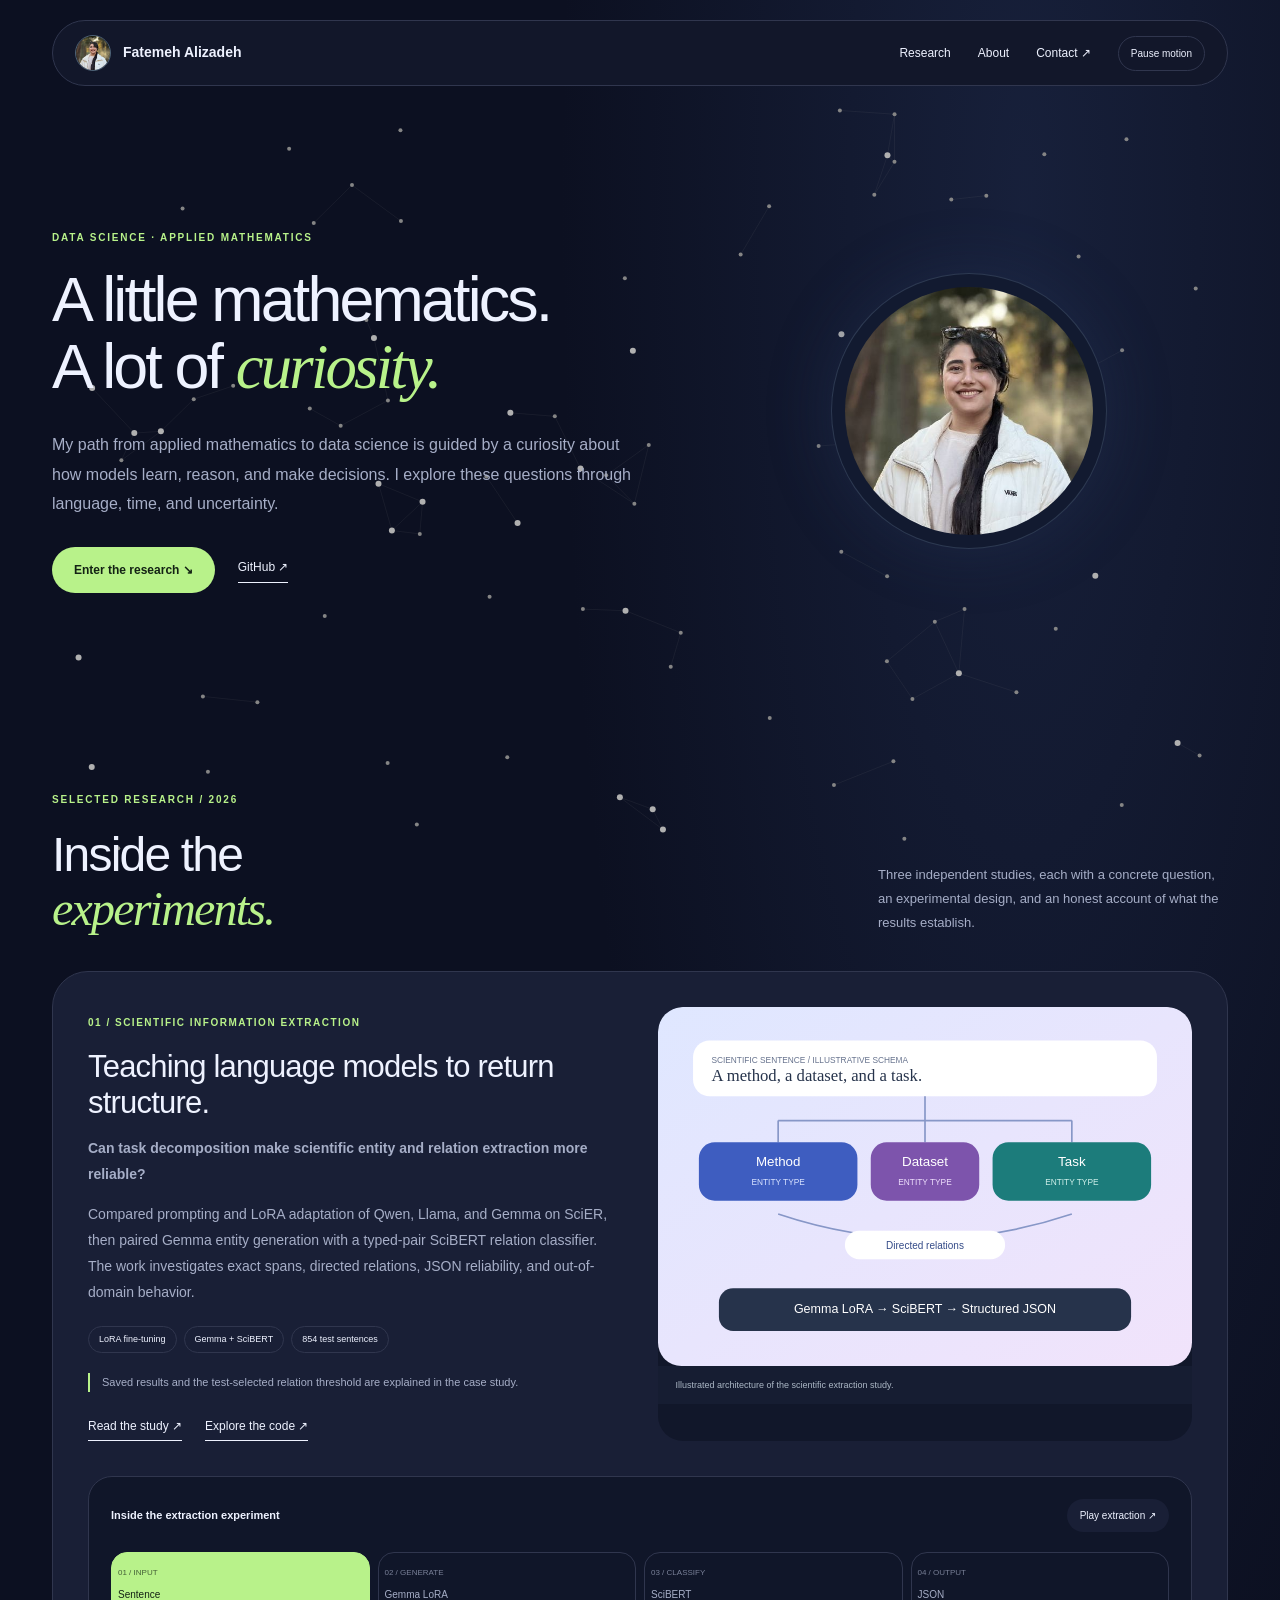
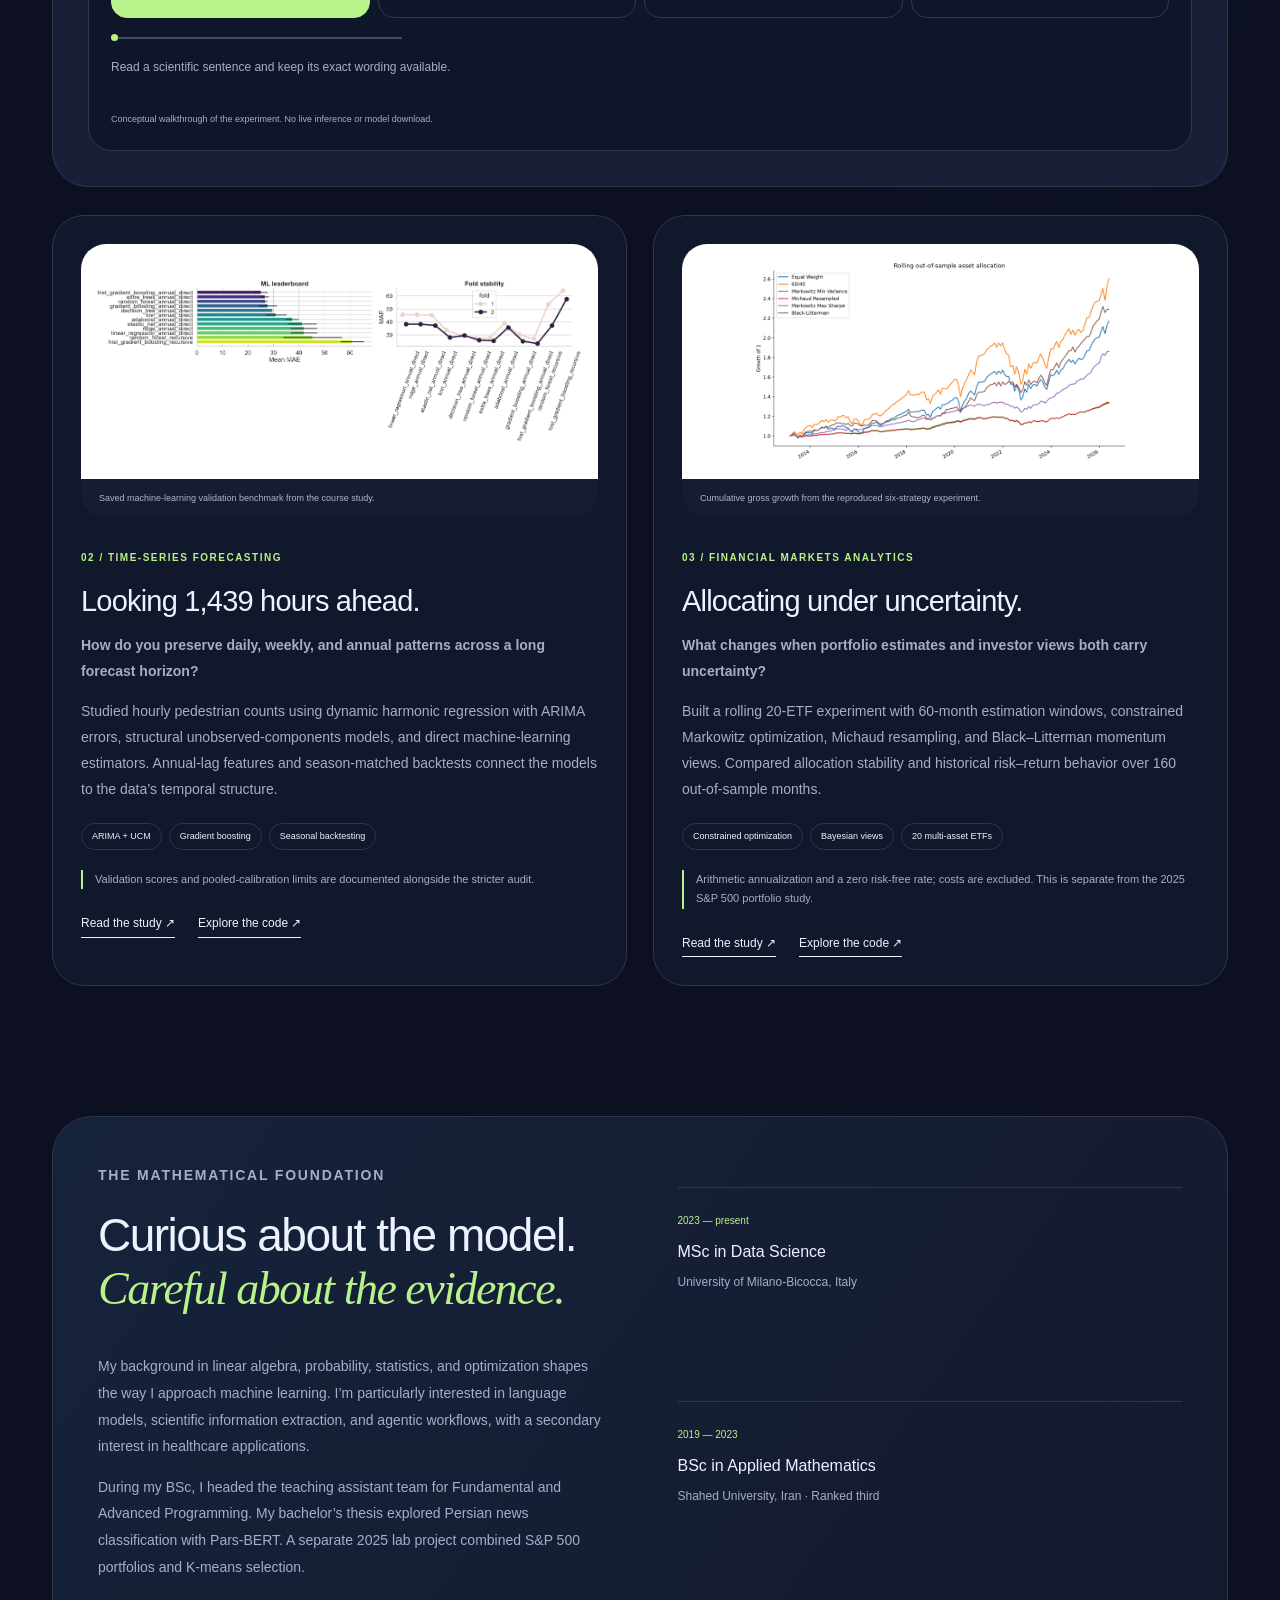
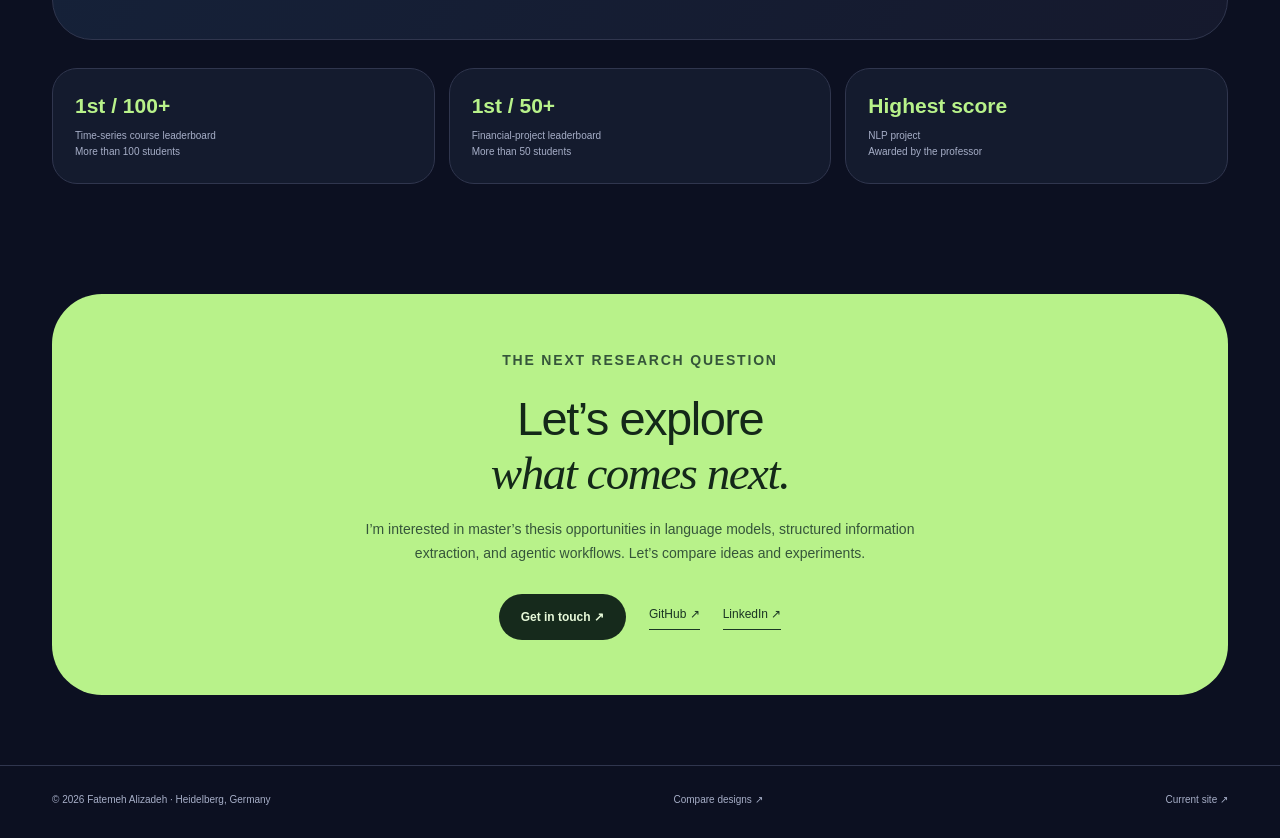
==== commit a872552b: "Extend Orbit graph across page with monochrome dots" ====
--- a/proposals/orbit/index.html
+++ b/proposals/orbit/index.html
@@ -1 +1 @@
-<!doctype html><html lang="en" data-motion="running"><head><meta charset="utf-8"><meta name="viewport" content="width=device-width,initial-scale=1"><meta name="robots" content="noindex"><title>Orbit — research lab | Fatemeh Alizadeh</title><meta name="description" content="Research portfolio of Fatemeh Alizadeh, Data Science and Applied Mathematics."><link rel="icon" href="../../assets/favicon.svg" type="image/svg+xml"><link rel="stylesheet" href="../common.css"><link rel="stylesheet" href="style.css"><script defer src="../motion.js"></script><script defer src="network.js"></script></head><body class="orbit"><a class="skip" href="#main">Skip to content</a><header class="site-nav shell"><a class="brand" href="#main"><img src="../assets/portrait.jpg" alt="" width="36" height="36">Fatemeh Alizadeh</a><nav class="nav-links" aria-label="Main navigation"><a href="#research">Research</a><a href="#about">About</a><a href="#contact">Contact ↗</a><button class="motion-toggle" data-motion-toggle aria-pressed="false">Pause motion</button></nav></header><main id="main"><section class="hero shell"><div data-reveal><p class="eyebrow">Data Science · Applied Mathematics</p><h1>A little mathematics.<br>A lot of <em>curiosity.</em></h1><p class="intro">My path from applied mathematics to data science is guided by a curiosity about how models learn, reason, and make decisions. I explore these questions through language, time, and uncertainty.</p><div class="actions"><a class="pill" href="#research">Enter the research ↘</a><a class="plain-link" href="https://github.com/FatemeAlizadeh78">GitHub ↗</a></div></div><div class="hero-art" data-reveal><canvas class="network" aria-hidden="true"></canvas><div class="portrait-ring"><img class="portrait" src="../assets/portrait.jpg" alt="Fatemeh Alizadeh" width="248" height="248"></div></div></section><section class="work-section shell" id="research"><div class="section-head" data-reveal><div><p class="eyebrow">Selected research / 2026</p><h2>Inside the<br><span class="research-title">experiments.</span></h2></div><p>Three independent studies, each with a concrete question, an experimental design, and an honest account of what the results establish.</p></div><article class="project nlp-feature" data-reveal><div class="project-copy"><span class="project-number">01 / Scientific information extraction</span><h3>Teaching language models to return structure.</h3><p><strong>Can task decomposition make scientific entity and relation extraction more reliable?</strong></p><p>Compared prompting and LoRA adaptation of Qwen, Llama, and Gemma on SciER, then paired Gemma entity generation with a typed-pair SciBERT relation classifier. The work investigates exact spans, directed relations, JSON reliability, and out-of-domain behavior.</p><div class="tags"><span>LoRA fine-tuning</span><span>Gemma + SciBERT</span><span>854 test sentences</span></div><p class="method-note">Saved results and the test-selected relation threshold are explained in the case study.</p><div class="project-links"><a href="../../research/scientific-extraction.html">Read the study ↗</a><a href="https://github.com/FatemeAlizadeh78/structured-information-extraction">Explore the code ↗</a></div></div><figure class="figure"><img class="art" src="../assets/extraction.svg" alt="Illustrated architecture of the scientific extraction study." loading="lazy"><figcaption>Illustrated architecture of the scientific extraction study.</figcaption></figure><div class="flow" data-flow><div class="flow-top"><span>Inside the extraction experiment</span><button data-play aria-pressed="false">Play extraction ↗</button></div><div class="flow-steps" aria-label="Explore the extraction stages"><button data-step class="is-active" aria-pressed="true"><small>01 / INPUT</small>Sentence</button><button data-step aria-pressed="false"><small>02 / GENERATE</small>Gemma LoRA</button><button data-step aria-pressed="false"><small>03 / CLASSIFY</small>SciBERT</button><button data-step aria-pressed="false"><small>04 / OUTPUT</small>JSON</button></div><div class="flow-track" aria-hidden="true"><span class="flow-packet" data-packet></span></div><p class="flow-status" data-flow-status aria-live="polite">Read a scientific sentence and keep its exact wording available.</p><p class="flow-caption">Conceptual walkthrough of the experiment. No live inference or model download.</p></div></article><div class="project-grid"><article class="project lift" data-reveal><figure class="figure"><img class="experiment-image" src="../../assets/forecast-benchmark.png" alt="Saved machine-learning validation benchmark from the course study." loading="lazy"><figcaption>Saved machine-learning validation benchmark from the course study.</figcaption></figure><div class="project-copy"><span class="project-number">02 / Time-series forecasting</span><h3>Looking 1,439 hours ahead.</h3><p><strong>How do you preserve daily, weekly, and annual patterns across a long forecast horizon?</strong></p><p>Studied hourly pedestrian counts using dynamic harmonic regression with ARIMA errors, structural unobserved-components models, and direct machine-learning estimators. Annual-lag features and season-matched backtests connect the models to the data’s temporal structure.</p><div class="tags"><span>ARIMA + UCM</span><span>Gradient boosting</span><span>Seasonal backtesting</span></div><p class="method-note">Validation scores and pooled-calibration limits are documented alongside the stricter audit.</p><div class="project-links"><a href="../../research/forecasting.html">Read the study ↗</a><a href="https://github.com/FatemeAlizadeh78/time-series-forecasting">Explore the code ↗</a></div></div></article><article class="project lift" data-reveal><figure class="figure"><img class="experiment-image" src="../../assets/allocation-wealth.png" alt="Cumulative gross growth from the reproduced six-strategy experiment." loading="lazy"><figcaption>Cumulative gross growth from the reproduced six-strategy experiment.</figcaption></figure><div class="project-copy"><span class="project-number">03 / Financial Markets Analytics</span><h3>Allocating under uncertainty.</h3><p><strong>What changes when portfolio estimates and investor views both carry uncertainty?</strong></p><p>Built a rolling 20-ETF experiment with 60-month estimation windows, constrained Markowitz optimization, Michaud resampling, and Black–Litterman momentum views. Compared allocation stability and historical risk–return behavior over 160 out-of-sample months.</p><div class="tags"><span>Constrained optimization</span><span>Bayesian views</span><span>20 multi-asset ETFs</span></div><p class="method-note">Arithmetic annualization and a zero risk-free rate; costs are excluded. This is separate from the 2025 S&amp;P 500 portfolio study.</p><div class="project-links"><a href="../../research/asset-allocation.html">Read the study ↗</a><a href="https://github.com/FatemeAlizadeh78/financial-markets-analytics">Explore the code ↗</a></div></div></article></div></section><section class="about shell" id="about"><div class="orbit-about" data-reveal><div><p class="eyebrow">The mathematical foundation</p><h2>Curious about the model.<br><em>Careful about the evidence.</em></h2><p>My background in linear algebra, probability, statistics, and optimization shapes the way I approach machine learning. I’m particularly interested in language models, scientific information extraction, and agentic workflows, with a secondary interest in healthcare applications.</p><p>During my BSc, I headed the teaching assistant team for Fundamental and Advanced Programming. My bachelor’s thesis explored Persian news classification with Pars-BERT. A separate 2025 lab project combined S&P 500 portfolios and K-means selection.</p></div><div class="education"><article><span>2023 — present</span><h3>MSc in Data Science</h3><p>University of Milano-Bicocca, Italy</p></article><article><span>2019 — 2023</span><h3>BSc in Applied Mathematics</h3><p>Shahed University, Iran · Ranked third</p></article></div></div><div class="honors"><article data-reveal><strong>1st / 100+</strong><p>Time-series course leaderboard<br>More than 100 students</p></article><article data-reveal><strong>1st / 50+</strong><p>Financial-project leaderboard<br>More than 50 students</p></article><article data-reveal><strong>Highest score</strong><p>NLP project<br>Awarded by the professor</p></article></div></section><section class="contact shell" id="contact" data-reveal><div class="contact-inner"><div><p class="eyebrow">The next research question</p><h2>Let’s explore<br><em>what comes next.</em></h2><p>I’m interested in master’s thesis opportunities in language models, structured information extraction, and agentic workflows. Let’s compare ideas and experiments.</p></div><div class="actions"><a class="pill" href="mailto:alizadeh.fateme.uni@gmail.com">Get in touch ↗</a><a class="plain-link" href="https://github.com/FatemeAlizadeh78">GitHub ↗</a><a class="plain-link" href="https://www.linkedin.com/in/fatemeh-alizadeh00">LinkedIn ↗</a></div></div></section></main><footer class="shell"><span>© 2026 Fatemeh Alizadeh · Heidelberg, Germany</span><a href="../">Compare designs ↗</a><a href="../../">Current site ↗</a></footer></body></html>
+<!doctype html><html lang="en" data-motion="running"><head><meta charset="utf-8"><meta name="viewport" content="width=device-width,initial-scale=1"><meta name="robots" content="noindex"><title>Orbit — research lab | Fatemeh Alizadeh</title><meta name="description" content="Research portfolio of Fatemeh Alizadeh, Data Science and Applied Mathematics."><link rel="icon" href="../../assets/favicon.svg" type="image/svg+xml"><link rel="stylesheet" href="../common.css"><link rel="stylesheet" href="style.css"><script defer src="../motion.js"></script><script defer src="network.js"></script></head><body class="orbit"><canvas class="network" aria-hidden="true"></canvas><a class="skip" href="#main">Skip to content</a><header class="site-nav shell"><a class="brand" href="#main"><img src="../assets/portrait.jpg" alt="" width="36" height="36">Fatemeh Alizadeh</a><nav class="nav-links" aria-label="Main navigation"><a href="#research">Research</a><a href="#about">About</a><a href="#contact">Contact ↗</a><button class="motion-toggle" data-motion-toggle aria-pressed="false">Pause motion</button></nav></header><main id="main"><section class="hero shell"><div data-reveal><p class="eyebrow">Data Science · Applied Mathematics</p><h1>A little mathematics.<br>A lot of <em>curiosity.</em></h1><p class="intro">My path from applied mathematics to data science is guided by a curiosity about how models learn, reason, and make decisions. I explore these questions through language, time, and uncertainty.</p><div class="actions"><a class="pill" href="#research">Enter the research ↘</a><a class="plain-link" href="https://github.com/FatemeAlizadeh78">GitHub ↗</a></div></div><div class="hero-art" data-reveal><div class="portrait-ring"><img class="portrait" src="../assets/portrait.jpg" alt="Fatemeh Alizadeh" width="248" height="248"></div></div></section><section class="work-section shell" id="research"><div class="section-head" data-reveal><div><p class="eyebrow">Selected research / 2026</p><h2>Inside the<br><span class="research-title">experiments.</span></h2></div><p>Three independent studies, each with a concrete question, an experimental design, and an honest account of what the results establish.</p></div><article class="project nlp-feature" data-reveal><div class="project-copy"><span class="project-number">01 / Scientific information extraction</span><h3>Teaching language models to return structure.</h3><p><strong>Can task decomposition make scientific entity and relation extraction more reliable?</strong></p><p>Compared prompting and LoRA adaptation of Qwen, Llama, and Gemma on SciER, then paired Gemma entity generation with a typed-pair SciBERT relation classifier. The work investigates exact spans, directed relations, JSON reliability, and out-of-domain behavior.</p><div class="tags"><span>LoRA fine-tuning</span><span>Gemma + SciBERT</span><span>854 test sentences</span></div><p class="method-note">Saved results and the test-selected relation threshold are explained in the case study.</p><div class="project-links"><a href="../../research/scientific-extraction.html">Read the study ↗</a><a href="https://github.com/FatemeAlizadeh78/structured-information-extraction">Explore the code ↗</a></div></div><figure class="figure"><img class="art" src="../assets/extraction.svg" alt="Illustrated architecture of the scientific extraction study." loading="lazy"><figcaption>Illustrated architecture of the scientific extraction study.</figcaption></figure><div class="flow" data-flow><div class="flow-top"><span>Inside the extraction experiment</span><button data-play aria-pressed="false">Play extraction ↗</button></div><div class="flow-steps" aria-label="Explore the extraction stages"><button data-step class="is-active" aria-pressed="true"><small>01 / INPUT</small>Sentence</button><button data-step aria-pressed="false"><small>02 / GENERATE</small>Gemma LoRA</button><button data-step aria-pressed="false"><small>03 / CLASSIFY</small>SciBERT</button><button data-step aria-pressed="false"><small>04 / OUTPUT</small>JSON</button></div><div class="flow-track" aria-hidden="true"><span class="flow-packet" data-packet></span></div><p class="flow-status" data-flow-status aria-live="polite">Read a scientific sentence and keep its exact wording available.</p><p class="flow-caption">Conceptual walkthrough of the experiment. No live inference or model download.</p></div></article><div class="project-grid"><article class="project lift" data-reveal><figure class="figure"><img class="experiment-image" src="../../assets/forecast-benchmark.png" alt="Saved machine-learning validation benchmark from the course study." loading="lazy"><figcaption>Saved machine-learning validation benchmark from the course study.</figcaption></figure><div class="project-copy"><span class="project-number">02 / Time-series forecasting</span><h3>Looking 1,439 hours ahead.</h3><p><strong>How do you preserve daily, weekly, and annual patterns across a long forecast horizon?</strong></p><p>Studied hourly pedestrian counts using dynamic harmonic regression with ARIMA errors, structural unobserved-components models, and direct machine-learning estimators. Annual-lag features and season-matched backtests connect the models to the data’s temporal structure.</p><div class="tags"><span>ARIMA + UCM</span><span>Gradient boosting</span><span>Seasonal backtesting</span></div><p class="method-note">Validation scores and pooled-calibration limits are documented alongside the stricter audit.</p><div class="project-links"><a href="../../research/forecasting.html">Read the study ↗</a><a href="https://github.com/FatemeAlizadeh78/time-series-forecasting">Explore the code ↗</a></div></div></article><article class="project lift" data-reveal><figure class="figure"><img class="experiment-image" src="../../assets/allocation-wealth.png" alt="Cumulative gross growth from the reproduced six-strategy experiment." loading="lazy"><figcaption>Cumulative gross growth from the reproduced six-strategy experiment.</figcaption></figure><div class="project-copy"><span class="project-number">03 / Financial Markets Analytics</span><h3>Allocating under uncertainty.</h3><p><strong>What changes when portfolio estimates and investor views both carry uncertainty?</strong></p><p>Built a rolling 20-ETF experiment with 60-month estimation windows, constrained Markowitz optimization, Michaud resampling, and Black–Litterman momentum views. Compared allocation stability and historical risk–return behavior over 160 out-of-sample months.</p><div class="tags"><span>Constrained optimization</span><span>Bayesian views</span><span>20 multi-asset ETFs</span></div><p class="method-note">Arithmetic annualization and a zero risk-free rate; costs are excluded. This is separate from the 2025 S&amp;P 500 portfolio study.</p><div class="project-links"><a href="../../research/asset-allocation.html">Read the study ↗</a><a href="https://github.com/FatemeAlizadeh78/financial-markets-analytics">Explore the code ↗</a></div></div></article></div></section><section class="about shell" id="about"><div class="orbit-about" data-reveal><div><p class="eyebrow">The mathematical foundation</p><h2>Curious about the model.<br><em>Careful about the evidence.</em></h2><p>My background in linear algebra, probability, statistics, and optimization shapes the way I approach machine learning. I’m particularly interested in language models, scientific information extraction, and agentic workflows, with a secondary interest in healthcare applications.</p><p>During my BSc, I headed the teaching assistant team for Fundamental and Advanced Programming. My bachelor’s thesis explored Persian news classification with Pars-BERT. A separate 2025 lab project combined S&P 500 portfolios and K-means selection.</p></div><div class="education"><article><span>2023 — present</span><h3>MSc in Data Science</h3><p>University of Milano-Bicocca, Italy</p></article><article><span>2019 — 2023</span><h3>BSc in Applied Mathematics</h3><p>Shahed University, Iran · Ranked third</p></article></div></div><div class="honors"><article data-reveal><strong>1st / 100+</strong><p>Time-series course leaderboard<br>More than 100 students</p></article><article data-reveal><strong>1st / 50+</strong><p>Financial-project leaderboard<br>More than 50 students</p></article><article data-reveal><strong>Highest score</strong><p>NLP project<br>Awarded by the professor</p></article></div></section><section class="contact shell" id="contact" data-reveal><div class="contact-inner"><div><p class="eyebrow">The next research question</p><h2>Let’s explore<br><em>what comes next.</em></h2><p>I’m interested in master’s thesis opportunities in language models, structured information extraction, and agentic workflows. Let’s compare ideas and experiments.</p></div><div class="actions"><a class="pill" href="mailto:alizadeh.fateme.uni@gmail.com">Get in touch ↗</a><a class="plain-link" href="https://github.com/FatemeAlizadeh78">GitHub ↗</a><a class="plain-link" href="https://www.linkedin.com/in/fatemeh-alizadeh00">LinkedIn ↗</a></div></div></section></main><footer class="shell"><span>© 2026 Fatemeh Alizadeh · Heidelberg, Germany</span><a href="../">Compare designs ↗</a><a href="../../">Current site ↗</a></footer></body></html>
--- a/proposals/orbit/style.css
+++ b/proposals/orbit/style.css
@@ -2,9 +2,11 @@
 @media(max-width:1000px){.site-nav{margin-left:30px;margin-right:30px}.hero{gap:20px}.portrait-ring img{width:205px;height:205px}.orbit-line{width:330px;height:275px}.orbit-line.second{width:270px;height:350px}.floating-label.a{right:0}.nlp-feature{gap:25px;padding:27px}.orbit-about{gap:35px;padding:35px}}
 @media(max-width:700px){.site-nav{margin:15px 20px 0;padding:14px 18px;border-radius:27px}.hero{grid-template-columns:1fr;gap:10px;min-height:0}.hero-art{height:340px;max-width:380px;width:100%;margin:15px auto 0}.portrait-ring img{width:200px;height:200px}.orbit-line{width:315px;height:245px}.orbit-line.second{width:250px;height:320px}.floating-label.a{top:33px;right:0}.floating-label.b{bottom:45px;left:0}.floating-label.c{bottom:5px;right:20px}.hero-art .small-cross{top:10px;left:40px}.orb{left:12px;top:82px}.nlp-feature{grid-template-columns:1fr;border-radius:29px;padding:23px;gap:20px}.nlp-feature .flow{grid-column:auto}.project-grid{grid-template-columns:1fr;gap:22px}.project-grid .project{padding:24px}.project-grid .figure img{height:auto}.orbit-about{grid-template-columns:1fr;border-radius:30px;padding:26px;gap:10px}.honors article{background:#141b2e}.contact-inner{border-radius:34px}}
 
-/* A quiet, cursor-responsive network around the portrait. */
+/* A gray, cursor-responsive network behind the entire page. */
 .hero h1{font-size:clamp(2.8rem,4.9vw,4.6rem);line-height:1.08;letter-spacing:-.045em}
 .hero-art{isolation:isolate;touch-action:pan-y}
-.network{position:absolute;inset:0;width:100%;height:100%;z-index:-1;pointer-events:none}
+body.orbit{isolation:isolate}
+body.orbit > header,body.orbit > main,body.orbit > footer{position:relative;z-index:1}
+.network{position:fixed;inset:0;width:100%;height:100%;z-index:0;pointer-events:none}
 .portrait-ring{pointer-events:none;background:#121a30;box-shadow:0 0 65px #293c6055}
 @media(max-width:700px){.hero h1{font-size:clamp(2.65rem,10vw,3.8rem)}}
